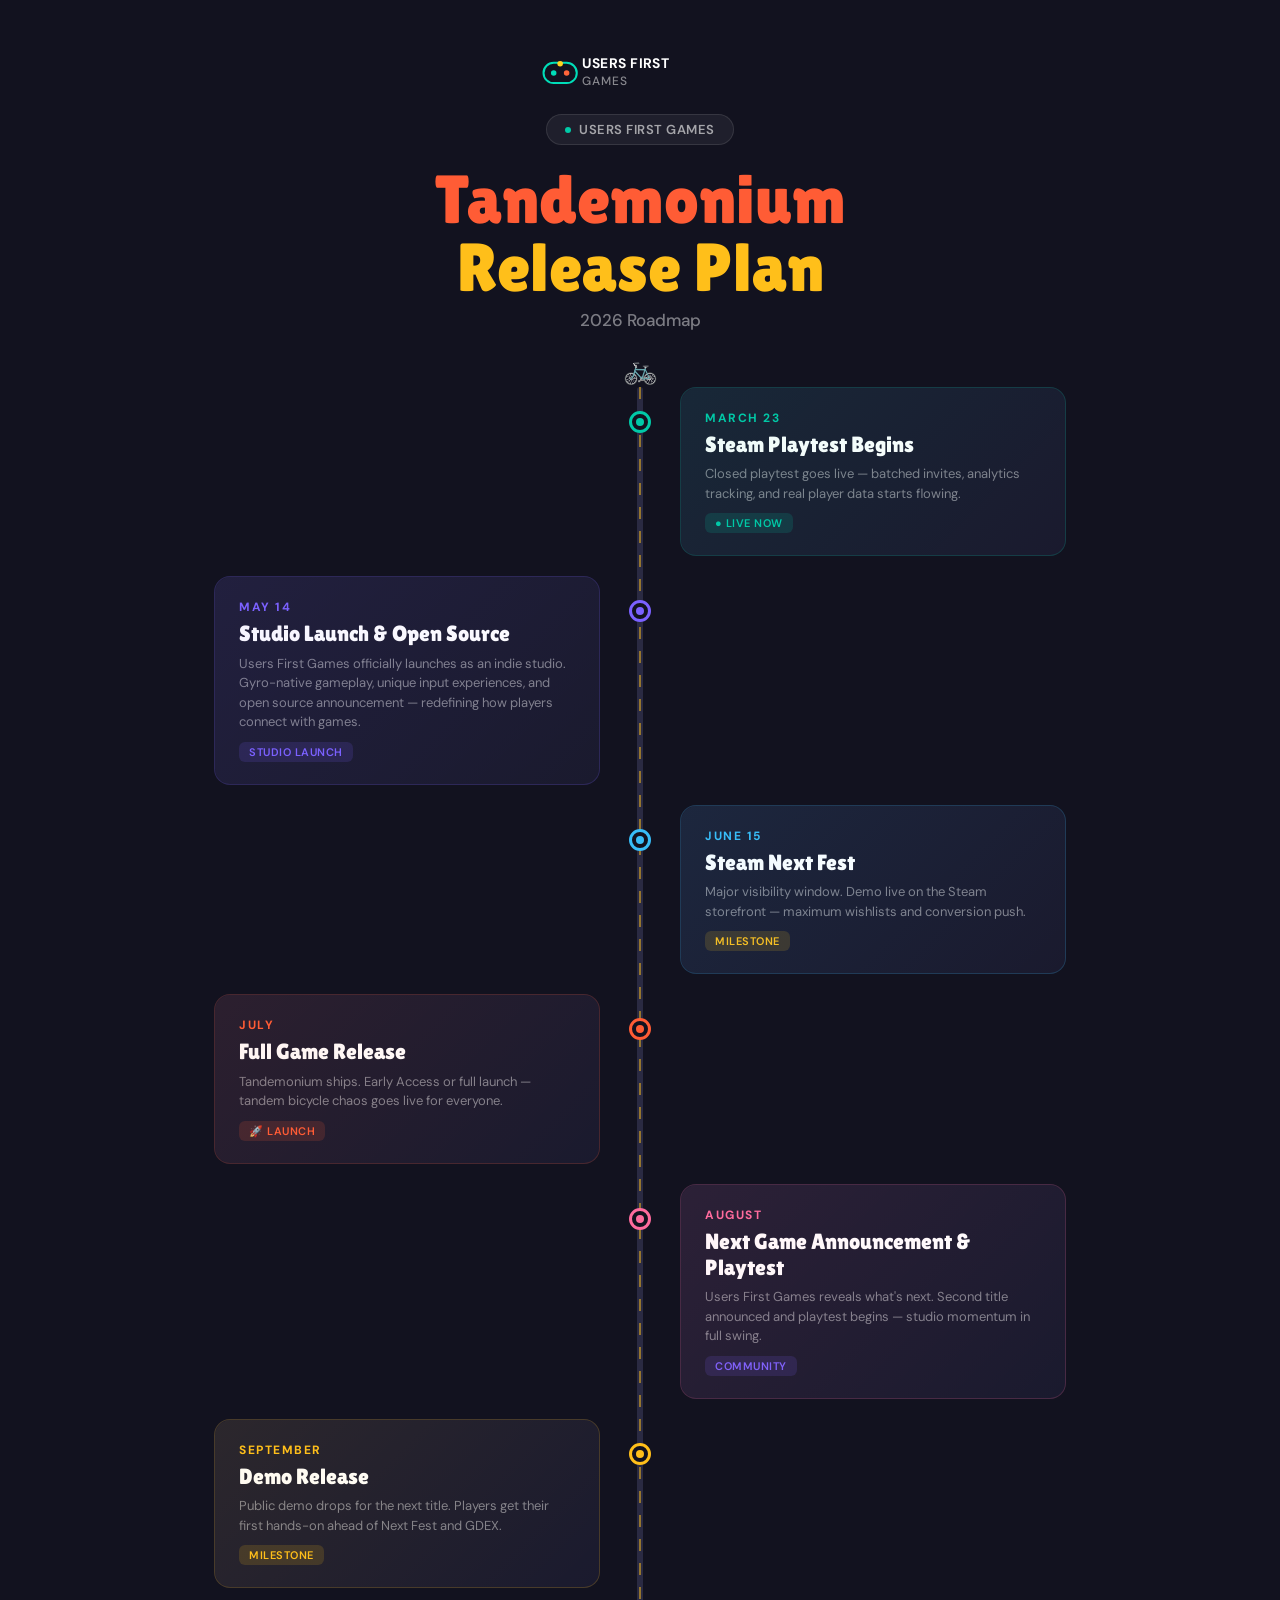
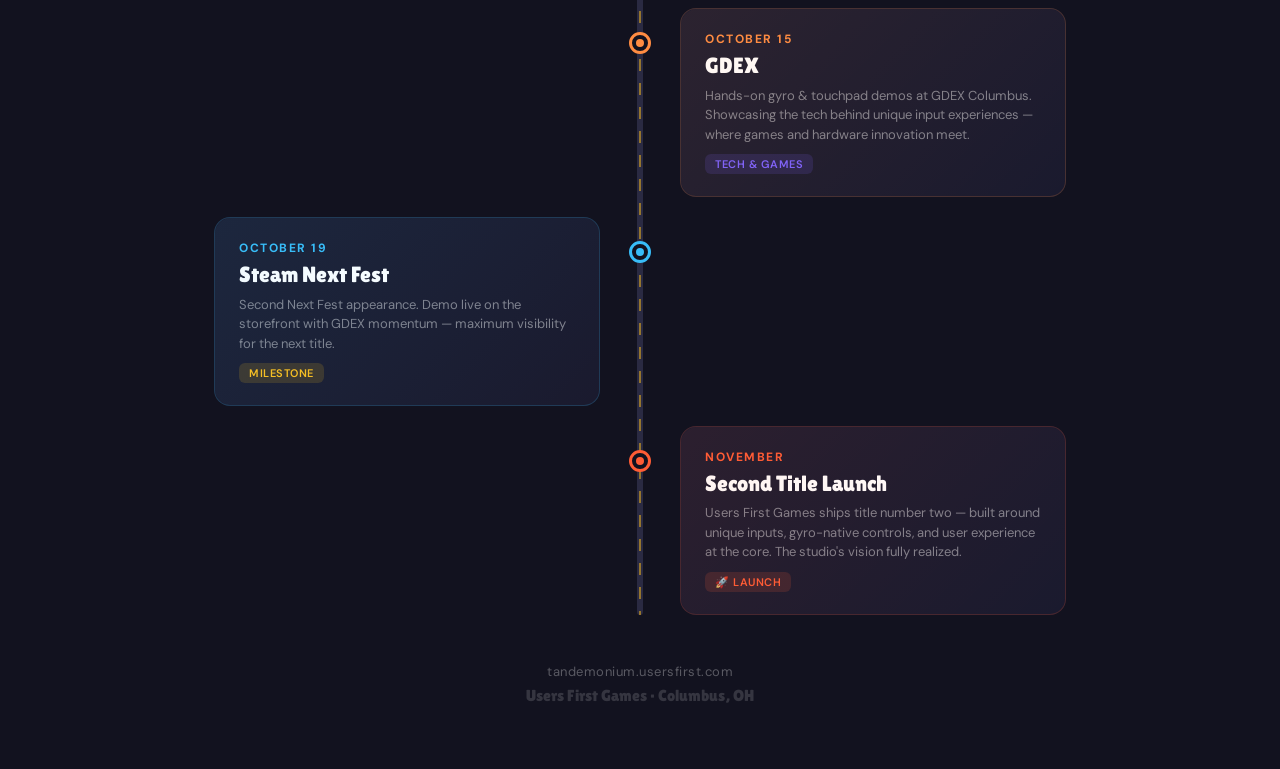
==== plan/index.html @ 08c956a5 "Add milestones plan page Co-Authored-By: Claude Opus 4.6 (1M context) <noreply@anthropic.com>" ====
<!DOCTYPE html>
<html lang="en">
<head>
<meta charset="UTF-8">
<meta name="viewport" content="width=device-width, initial-scale=1.0">
<title>Users First (Games) Plan 2026</title>
<link href="https://fonts.googleapis.com/css2?family=Lilita+One&family=DM+Sans:wght@400;500;600;700&display=swap" rel="stylesheet">
<style>
  :root {
    --flame: #FF5C35;
    --gold: #FFBF1A;
    --teal: #00C9A7;
    --purple: #7B61FF;
    --sky: #38BDF8;
    --pink: #FF6B9D;
    --dark: #1A1A2E;
    --darker: #12121F;
    --road: #2A2A42;
    --road-line: #FFBF1A;
  }

  * { margin: 0; padding: 0; box-sizing: border-box; }

  body {
    background: var(--darker);
    font-family: 'DM Sans', sans-serif;
    color: #E8E8F0;
    min-height: 100vh;
    overflow-x: hidden;
  }

  .container {
    max-width: 900px;
    margin: 0 auto;
    padding: 48px 24px 64px;
  }

  /* HEADER */
  .header {
    text-align: center;
    margin-bottom: 56px;
    position: relative;
  }

  .studio-logo {
    display: block;
    margin: 0 auto 18px;
    height: 48px;
    animation: fadeDown 0.5s ease both;
    filter: brightness(1.1);
  }

  .studio-badge {
    display: inline-flex;
    align-items: center;
    gap: 8px;
    background: rgba(255,255,255,0.06);
    border: 1px solid rgba(255,255,255,0.1);
    border-radius: 100px;
    padding: 6px 18px;
    font-size: 13px;
    font-weight: 600;
    letter-spacing: 0.5px;
    text-transform: uppercase;
    color: rgba(255,255,255,0.6);
    margin-bottom: 20px;
    animation: fadeDown 0.6s ease both;
  }

  .studio-badge .dot {
    width: 6px; height: 6px;
    background: var(--teal);
    border-radius: 50%;
    animation: pulse 2s ease infinite;
  }

  .title {
    font-family: 'Lilita One', cursive;
    font-size: clamp(42px, 7vw, 68px);
    line-height: 1;
    margin-bottom: 8px;
    animation: fadeDown 0.6s 0.1s ease both;
  }

  .title .t1 { color: var(--flame); }
  .title .t2 { color: var(--gold); }

  .subtitle {
    font-size: 17px;
    color: rgba(255,255,255,0.45);
    font-weight: 500;
    animation: fadeDown 0.6s 0.2s ease both;
  }

  /* ROAD TIMELINE */
  .timeline {
    position: relative;
    padding: 0;
  }

  .road {
    position: absolute;
    left: 50%;
    top: 0;
    bottom: 0;
    width: 6px;
    background: var(--road);
    transform: translateX(-50%);
    border-radius: 3px;
  }

  .road::before {
    content: '';
    position: absolute;
    left: 50%;
    top: 0;
    bottom: 0;
    width: 2px;
    background: repeating-linear-gradient(
      to bottom,
      var(--road-line) 0px,
      var(--road-line) 12px,
      transparent 12px,
      transparent 24px
    );
    transform: translateX(-50%);
    opacity: 0.5;
  }

  /* MILESTONE NODES */
  .milestone {
    position: relative;
    display: flex;
    align-items: flex-start;
    margin-bottom: 20px;
    opacity: 0;
    animation: fadeIn 0.5s ease both;
  }

  .milestone:nth-child(1) { animation-delay: 0.3s; }
  .milestone:nth-child(2) { animation-delay: 0.45s; }
  .milestone:nth-child(3) { animation-delay: 0.6s; }
  .milestone:nth-child(4) { animation-delay: 0.75s; }
  .milestone:nth-child(5) { animation-delay: 0.9s; }
  .milestone:nth-child(6) { animation-delay: 1.05s; }
  .milestone:nth-child(7) { animation-delay: 1.2s; }
  .milestone:nth-child(8) { animation-delay: 1.35s; }
  .milestone:nth-child(9) { animation-delay: 1.5s; }

  .milestone.left { flex-direction: row-reverse; }
  .milestone.right { flex-direction: row; }

  .milestone .card {
    width: calc(50% - 40px);
    background: var(--dark);
    border-radius: 16px;
    padding: 22px 24px;
    position: relative;
    border: 1px solid rgba(255,255,255,0.07);
    transition: transform 0.3s ease, box-shadow 0.3s ease;
  }

  .milestone .card:hover {
    transform: translateY(-3px);
    box-shadow: 0 12px 40px rgba(0,0,0,0.4);
  }

  .milestone.left .card { margin-right: auto; }
  .milestone.right .card { margin-left: auto; }

  /* NODE DOT */
  .node {
    position: absolute;
    left: 50%;
    transform: translateX(-50%);
    width: 22px;
    height: 22px;
    border-radius: 50%;
    z-index: 2;
    display: flex;
    align-items: center;
    justify-content: center;
    top: 24px;
  }

  .node .ring {
    width: 22px; height: 22px;
    border-radius: 50%;
    border: 3px solid;
    background: var(--darker);
    position: relative;
  }

  .node .inner {
    width: 8px; height: 8px;
    border-radius: 50%;
    position: absolute;
    top: 50%; left: 50%;
    transform: translate(-50%,-50%);
  }

  /* COLOR THEMES */
  .milestone[data-color="flame"] .ring { border-color: var(--flame); }
  .milestone[data-color="flame"] .inner { background: var(--flame); }
  .milestone[data-color="flame"] .card { border-color: rgba(255,92,53,0.2); }
  .milestone[data-color="flame"] .card::before { background: linear-gradient(135deg, rgba(255,92,53,0.08), transparent); }
  .milestone[data-color="flame"] .month { color: var(--flame); }

  .milestone[data-color="gold"] .ring { border-color: var(--gold); }
  .milestone[data-color="gold"] .inner { background: var(--gold); }
  .milestone[data-color="gold"] .card { border-color: rgba(255,191,26,0.2); }
  .milestone[data-color="gold"] .card::before { background: linear-gradient(135deg, rgba(255,191,26,0.08), transparent); }
  .milestone[data-color="gold"] .month { color: var(--gold); }

  .milestone[data-color="teal"] .ring { border-color: var(--teal); }
  .milestone[data-color="teal"] .inner { background: var(--teal); }
  .milestone[data-color="teal"] .card { border-color: rgba(0,201,167,0.2); }
  .milestone[data-color="teal"] .card::before { background: linear-gradient(135deg, rgba(0,201,167,0.08), transparent); }
  .milestone[data-color="teal"] .month { color: var(--teal); }

  .milestone[data-color="purple"] .ring { border-color: var(--purple); }
  .milestone[data-color="purple"] .inner { background: var(--purple); }
  .milestone[data-color="purple"] .card { border-color: rgba(123,97,255,0.2); }
  .milestone[data-color="purple"] .card::before { background: linear-gradient(135deg, rgba(123,97,255,0.08), transparent); }
  .milestone[data-color="purple"] .month { color: var(--purple); }

  .milestone[data-color="sky"] .ring { border-color: var(--sky); }
  .milestone[data-color="sky"] .inner { background: var(--sky); }
  .milestone[data-color="sky"] .card { border-color: rgba(56,189,248,0.2); }
  .milestone[data-color="sky"] .card::before { background: linear-gradient(135deg, rgba(56,189,248,0.08), transparent); }
  .milestone[data-color="sky"] .month { color: var(--sky); }

  .milestone[data-color="pink"] .ring { border-color: var(--pink); }
  .milestone[data-color="pink"] .inner { background: var(--pink); }
  .milestone[data-color="pink"] .card { border-color: rgba(255,107,157,0.2); }
  .milestone[data-color="pink"] .card::before { background: linear-gradient(135deg, rgba(255,107,157,0.08), transparent); }
  .milestone[data-color="pink"] .month { color: var(--pink); }

  .milestone[data-color="flame2"] .ring { border-color: #FF8C42; }
  .milestone[data-color="flame2"] .inner { background: #FF8C42; }
  .milestone[data-color="flame2"] .card { border-color: rgba(255,140,66,0.2); }
  .milestone[data-color="flame2"] .card::before { background: linear-gradient(135deg, rgba(255,140,66,0.08), transparent); }
  .milestone[data-color="flame2"] .month { color: #FF8C42; }

  .card::before {
    content: '';
    position: absolute;
    inset: 0;
    border-radius: 16px;
    pointer-events: none;
  }

  /* CARD CONTENT */
  .month {
    font-size: 12px;
    font-weight: 700;
    text-transform: uppercase;
    letter-spacing: 1.5px;
    margin-bottom: 6px;
  }

  .event-name {
    font-family: 'Lilita One', cursive;
    font-size: 22px;
    line-height: 1.2;
    margin-bottom: 6px;
    color: #fff;
  }

  .event-desc {
    font-size: 13px;
    color: rgba(255,255,255,0.45);
    line-height: 1.5;
  }

  .tag {
    display: inline-block;
    padding: 3px 10px;
    border-radius: 6px;
    font-size: 11px;
    font-weight: 600;
    text-transform: uppercase;
    letter-spacing: 0.5px;
    margin-top: 10px;
  }

  .tag.live {
    background: rgba(0,201,167,0.15);
    color: var(--teal);
    animation: pulse 2s ease infinite;
  }

  .tag.major {
    background: rgba(255,191,26,0.15);
    color: var(--gold);
  }

  .tag.community {
    background: rgba(123,97,255,0.15);
    color: var(--purple);
  }

  .tag.launch {
    background: rgba(255,92,53,0.15);
    color: var(--flame);
  }

  /* BICYCLE ICON AT TOP */
  .bike-icon {
    position: absolute;
    left: 50%;
    top: -36px;
    transform: translateX(-50%);
    font-size: 28px;
    z-index: 3;
    animation: ride 3s ease-in-out infinite;
  }

  /* FOOTER */
  .footer {
    text-align: center;
    margin-top: 48px;
    opacity: 0;
    animation: fadeIn 0.5s 1.5s ease both;
  }

  .footer-text {
    font-size: 13px;
    color: rgba(255,255,255,0.3);
    letter-spacing: 0.5px;
  }

  .footer-brand {
    font-family: 'Lilita One', cursive;
    font-size: 16px;
    color: rgba(255,255,255,0.15);
    margin-top: 6px;
  }

  /* ANIMATIONS */
  @keyframes fadeDown {
    from { opacity: 0; transform: translateY(-16px); }
    to { opacity: 1; transform: translateY(0); }
  }

  @keyframes fadeIn {
    from { opacity: 0; transform: translateY(12px); }
    to { opacity: 1; transform: translateY(0); }
  }

  @keyframes pulse {
    0%, 100% { opacity: 1; }
    50% { opacity: 0.5; }
  }

  @keyframes ride {
    0%, 100% { transform: translateX(-50%) translateY(0) rotate(0deg); }
    25% { transform: translateX(-50%) translateY(-3px) rotate(2deg); }
    75% { transform: translateX(-50%) translateY(-3px) rotate(-2deg); }
  }

  /* MOBILE */
  @media (max-width: 640px) {
    .road { left: 24px; }
    .node { left: 24px; top: 22px; }
    .milestone, .milestone.left, .milestone.right { flex-direction: row; }
    .milestone .card,
    .milestone.left .card,
    .milestone.right .card {
      width: calc(100% - 56px);
      margin-left: auto;
      margin-right: 0;
    }
    .bike-icon { left: 24px; }
    .event-name { font-size: 19px; }
  }
</style>
</head>
<body>

<div class="container">
  <div class="header">
    <svg class="studio-logo" viewBox="0 0 220 52" xmlns="http://www.w3.org/2000/svg">
      <!-- Controller/gamepad icon -->
      <g transform="translate(4,6)">
        <rect x="2" y="10" width="36" height="22" rx="11" fill="none" stroke="#00C9A7" stroke-width="2.2"/>
        <circle cx="13" cy="21" r="3" fill="#00C9A7"/>
        <circle cx="27" cy="21" r="3" fill="#FF5C35"/>
        <rect x="17" y="8" width="6" height="6" rx="3" fill="#FFBF1A"/>
      </g>
      <!-- Text -->
      <text x="48" y="22" font-family="'DM Sans',sans-serif" font-weight="700" font-size="15" fill="#FFFFFF" letter-spacing="0.5">USERS FIRST</text>
      <text x="48" y="40" font-family="'DM Sans',sans-serif" font-weight="500" font-size="13" fill="rgba(255,255,255,0.5)" letter-spacing="1">GAMES</text>
    </svg>
    <div class="studio-badge">
      <span class="dot"></span>
      Users First Games
    </div>
    <div class="title">
      <span class="t1">Tandemonium</span><br>
      <span class="t2">Release Plan</span>
    </div>
    <div class="subtitle">2026 Roadmap</div>
  </div>

  <div class="timeline">
    <div class="road"></div>
    <div class="bike-icon">🚲</div>

    <!-- MARCH 23 -->
    <div class="milestone right" data-color="teal">
      <div class="node"><div class="ring"><div class="inner"></div></div></div>
      <div class="card">
        <div class="month">March 23</div>
        <div class="event-name">Steam Playtest Begins</div>
        <div class="event-desc">Closed playtest goes live — batched invites, analytics tracking, and real player data starts flowing.</div>
        <span class="tag live">● Live Now</span>
      </div>
    </div>

    <!-- MAY 14 -->
    <div class="milestone left" data-color="purple">
      <div class="node"><div class="ring"><div class="inner"></div></div></div>
      <div class="card">
        <div class="month">May 14</div>
        <div class="event-name">Studio Launch &amp; Open Source</div>
        <div class="event-desc">Users First Games officially launches as an indie studio. Gyro-native gameplay, unique input experiences, and open source announcement — redefining how players connect with games.</div>
        <span class="tag community">Studio Launch</span>
      </div>
    </div>

    <!-- JUNE 15 -->
    <div class="milestone right" data-color="sky">
      <div class="node"><div class="ring"><div class="inner"></div></div></div>
      <div class="card">
        <div class="month">June 15</div>
        <div class="event-name">Steam Next Fest</div>
        <div class="event-desc">Major visibility window. Demo live on the Steam storefront — maximum wishlists and conversion push.</div>
        <span class="tag major">Milestone</span>
      </div>
    </div>

    <!-- JULY -->
    <div class="milestone left" data-color="flame">
      <div class="node"><div class="ring"><div class="inner"></div></div></div>
      <div class="card">
        <div class="month">July</div>
        <div class="event-name">Full Game Release</div>
        <div class="event-desc">Tandemonium ships. Early Access or full launch — tandem bicycle chaos goes live for everyone.</div>
        <span class="tag launch">🚀 Launch</span>
      </div>
    </div>

    <!-- AUGUST -->
    <div class="milestone right" data-color="pink">
      <div class="node"><div class="ring"><div class="inner"></div></div></div>
      <div class="card">
        <div class="month">August</div>
        <div class="event-name">Next Game Announcement &amp; Playtest</div>
        <div class="event-desc">Users First Games reveals what's next. Second title announced and playtest begins — studio momentum in full swing.</div>
        <span class="tag community">Community</span>
      </div>
    </div>

    <!-- SEPTEMBER -->
    <div class="milestone left" data-color="gold">
      <div class="node"><div class="ring"><div class="inner"></div></div></div>
      <div class="card">
        <div class="month">September</div>
        <div class="event-name">Demo Release</div>
        <div class="event-desc">Public demo drops for the next title. Players get their first hands-on ahead of Next Fest and GDEX.</div>
        <span class="tag major">Milestone</span>
      </div>
    </div>

    <!-- OCTOBER 15 -->
    <div class="milestone right" data-color="flame2">
      <div class="node"><div class="ring"><div class="inner"></div></div></div>
      <div class="card">
        <div class="month">October 15</div>
        <div class="event-name">GDEX</div>
        <div class="event-desc">Hands-on gyro &amp; touchpad demos at GDEX Columbus. Showcasing the tech behind unique input experiences — where games and hardware innovation meet.</div>
        <span class="tag community">Tech &amp; Games</span>
      </div>
    </div>

    <!-- OCTOBER 19 -->
    <div class="milestone left" data-color="sky">
      <div class="node"><div class="ring"><div class="inner"></div></div></div>
      <div class="card">
        <div class="month">October 19</div>
        <div class="event-name">Steam Next Fest</div>
        <div class="event-desc">Second Next Fest appearance. Demo live on the storefront with GDEX momentum — maximum visibility for the next title.</div>
        <span class="tag major">Milestone</span>
      </div>
    </div>

    <!-- NOVEMBER -->
    <div class="milestone right" data-color="flame">
      <div class="node"><div class="ring"><div class="inner"></div></div></div>
      <div class="card">
        <div class="month">November</div>
        <div class="event-name">Second Title Launch</div>
        <div class="event-desc">Users First Games ships title number two — built around unique inputs, gyro-native controls, and user experience at the core. The studio's vision fully realized.</div>
        <span class="tag launch">🚀 Launch</span>
      </div>
    </div>

  </div>

  <div class="footer">
    <div class="footer-text">tandemonium.usersfirst.com</div>
    <div class="footer-brand">Users First Games · Columbus, OH</div>
  </div>
</div>

</body>
</html>
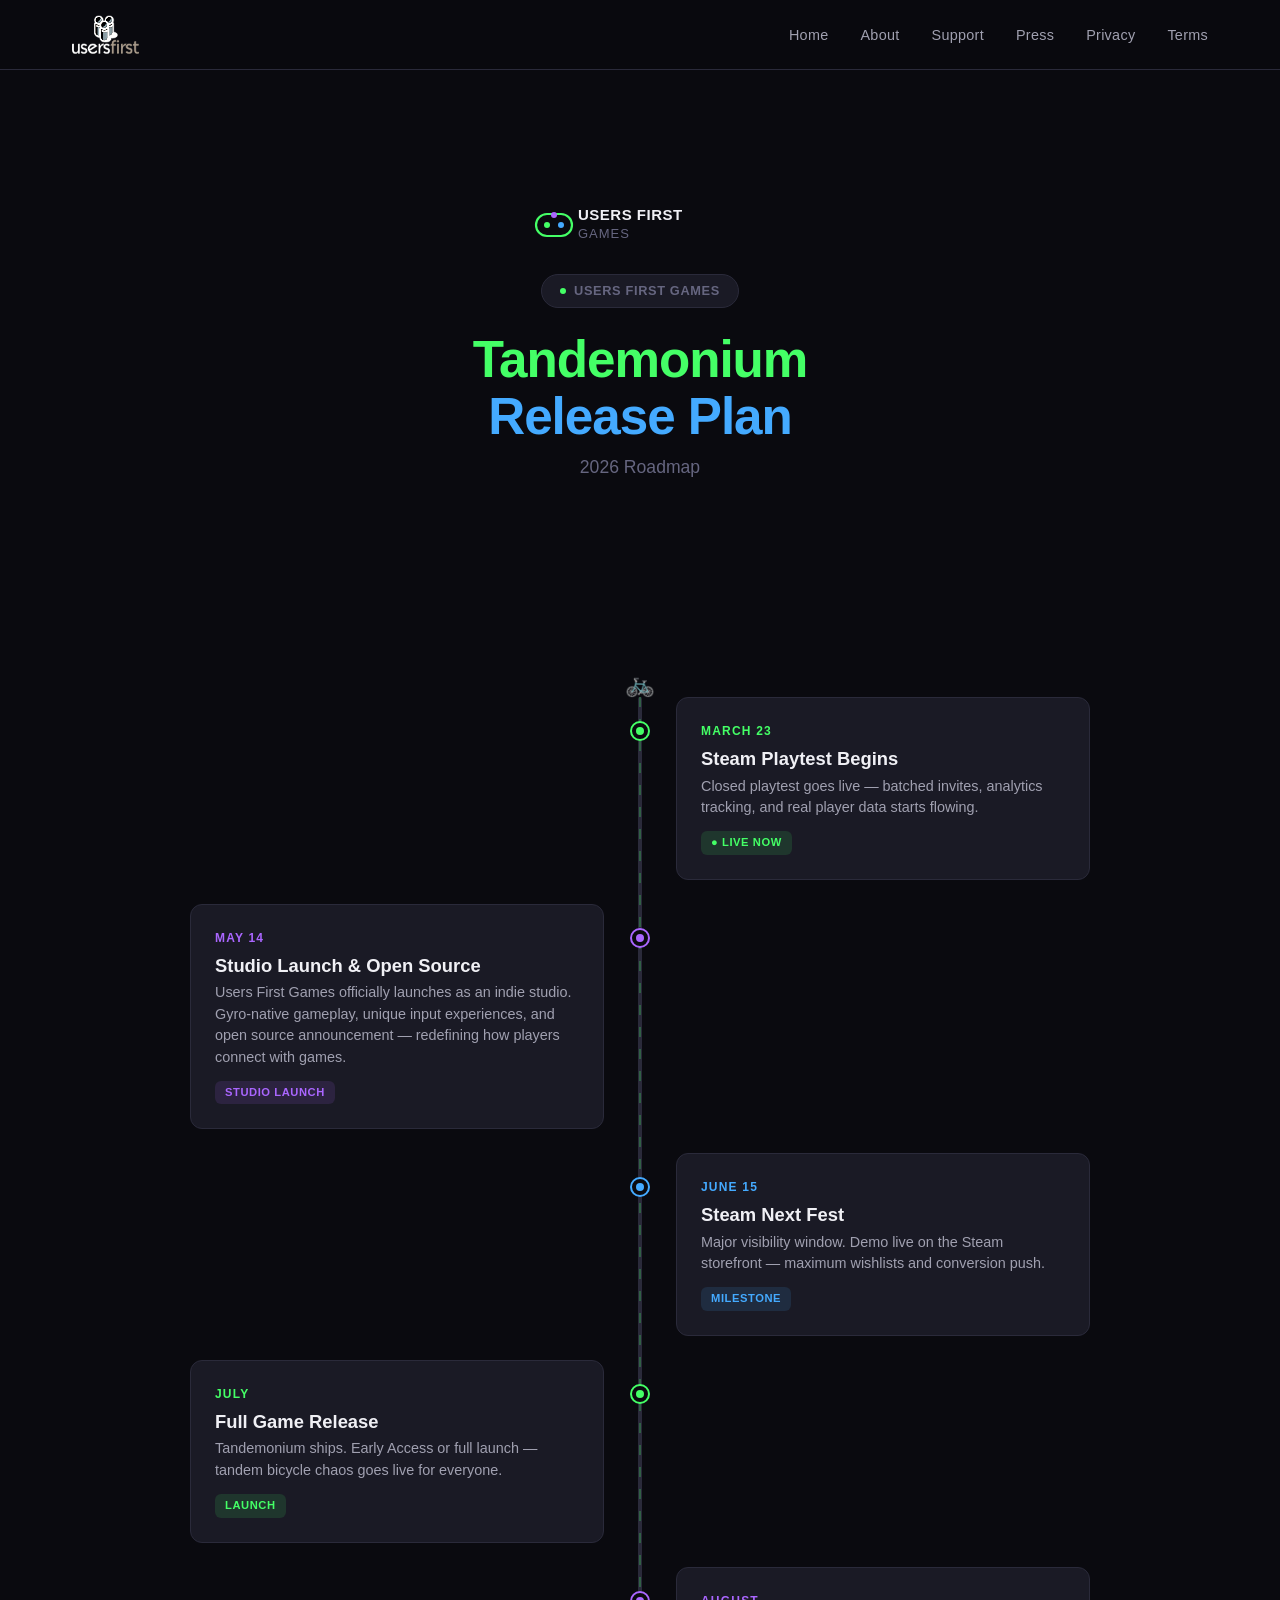
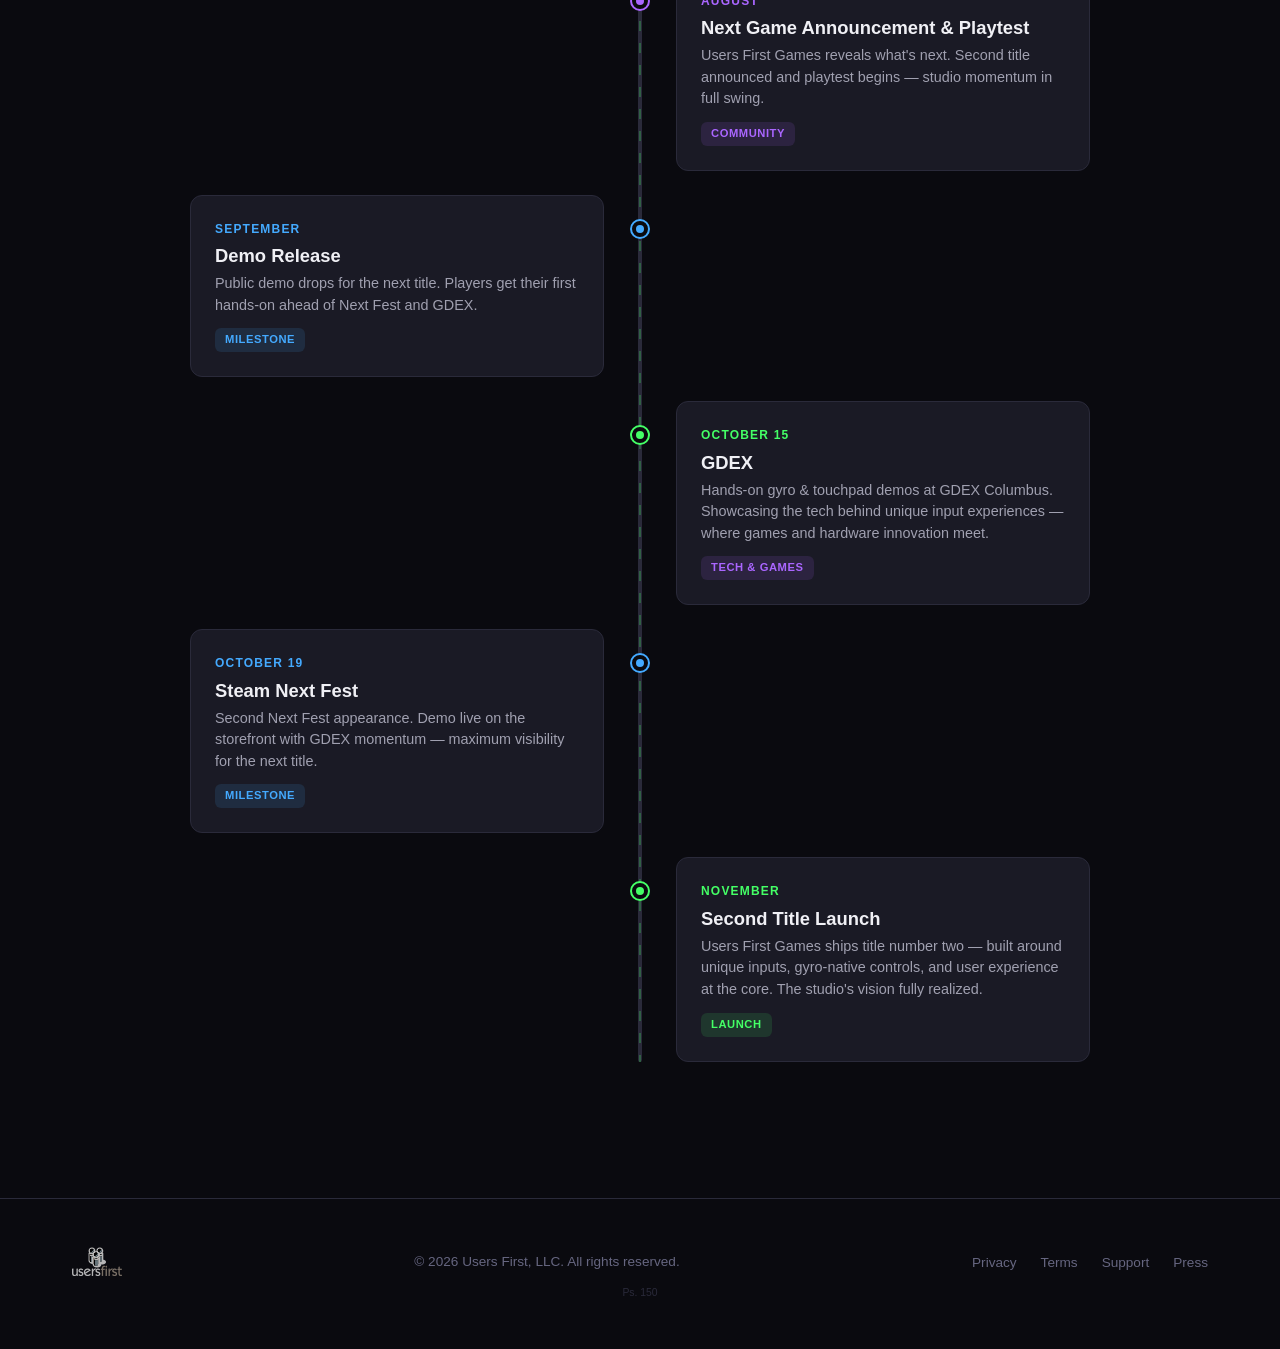
==== commit 048c5592: "Restyle roadmap page to match site design system Co-Authored-By: Claude Opus 4.6 (1M context) <norep" ====
--- a/plan/index.html
+++ b/plan/index.html
@@ -1,518 +1,453 @@
 <!DOCTYPE html>
 <html lang="en">
 <head>
-<meta charset="UTF-8">
-<meta name="viewport" content="width=device-width, initial-scale=1.0">
-<title>Users First (Games) Plan 2026</title>
-<link href="https://fonts.googleapis.com/css2?family=Lilita+One&family=DM+Sans:wght@400;500;600;700&display=swap" rel="stylesheet">
-<style>
-  :root {
-    --flame: #FF5C35;
-    --gold: #FFBF1A;
-    --teal: #00C9A7;
-    --purple: #7B61FF;
-    --sky: #38BDF8;
-    --pink: #FF6B9D;
-    --dark: #1A1A2E;
-    --darker: #12121F;
-    --road: #2A2A42;
-    --road-line: #FFBF1A;
-  }
-
-  * { margin: 0; padding: 0; box-sizing: border-box; }
-
-  body {
-    background: var(--darker);
-    font-family: 'DM Sans', sans-serif;
-    color: #E8E8F0;
-    min-height: 100vh;
-    overflow-x: hidden;
-  }
-
-  .container {
-    max-width: 900px;
-    margin: 0 auto;
-    padding: 48px 24px 64px;
-  }
-
-  /* HEADER */
-  .header {
-    text-align: center;
-    margin-bottom: 56px;
-    position: relative;
-  }
-
-  .studio-logo {
-    display: block;
-    margin: 0 auto 18px;
-    height: 48px;
-    animation: fadeDown 0.5s ease both;
-    filter: brightness(1.1);
-  }
-
-  .studio-badge {
-    display: inline-flex;
-    align-items: center;
-    gap: 8px;
-    background: rgba(255,255,255,0.06);
-    border: 1px solid rgba(255,255,255,0.1);
-    border-radius: 100px;
-    padding: 6px 18px;
-    font-size: 13px;
-    font-weight: 600;
-    letter-spacing: 0.5px;
-    text-transform: uppercase;
-    color: rgba(255,255,255,0.6);
-    margin-bottom: 20px;
-    animation: fadeDown 0.6s ease both;
-  }
-
-  .studio-badge .dot {
-    width: 6px; height: 6px;
-    background: var(--teal);
-    border-radius: 50%;
-    animation: pulse 2s ease infinite;
-  }
-
-  .title {
-    font-family: 'Lilita One', cursive;
-    font-size: clamp(42px, 7vw, 68px);
-    line-height: 1;
-    margin-bottom: 8px;
-    animation: fadeDown 0.6s 0.1s ease both;
-  }
-
-  .title .t1 { color: var(--flame); }
-  .title .t2 { color: var(--gold); }
-
-  .subtitle {
-    font-size: 17px;
-    color: rgba(255,255,255,0.45);
-    font-weight: 500;
-    animation: fadeDown 0.6s 0.2s ease both;
-  }
-
-  /* ROAD TIMELINE */
-  .timeline {
-    position: relative;
-    padding: 0;
-  }
-
-  .road {
-    position: absolute;
-    left: 50%;
-    top: 0;
-    bottom: 0;
-    width: 6px;
-    background: var(--road);
-    transform: translateX(-50%);
-    border-radius: 3px;
-  }
-
-  .road::before {
-    content: '';
-    position: absolute;
-    left: 50%;
-    top: 0;
-    bottom: 0;
-    width: 2px;
-    background: repeating-linear-gradient(
-      to bottom,
-      var(--road-line) 0px,
-      var(--road-line) 12px,
-      transparent 12px,
-      transparent 24px
-    );
-    transform: translateX(-50%);
-    opacity: 0.5;
-  }
-
-  /* MILESTONE NODES */
-  .milestone {
-    position: relative;
-    display: flex;
-    align-items: flex-start;
-    margin-bottom: 20px;
-    opacity: 0;
-    animation: fadeIn 0.5s ease both;
-  }
-
-  .milestone:nth-child(1) { animation-delay: 0.3s; }
-  .milestone:nth-child(2) { animation-delay: 0.45s; }
-  .milestone:nth-child(3) { animation-delay: 0.6s; }
-  .milestone:nth-child(4) { animation-delay: 0.75s; }
-  .milestone:nth-child(5) { animation-delay: 0.9s; }
-  .milestone:nth-child(6) { animation-delay: 1.05s; }
-  .milestone:nth-child(7) { animation-delay: 1.2s; }
-  .milestone:nth-child(8) { animation-delay: 1.35s; }
-  .milestone:nth-child(9) { animation-delay: 1.5s; }
-
-  .milestone.left { flex-direction: row-reverse; }
-  .milestone.right { flex-direction: row; }
-
-  .milestone .card {
-    width: calc(50% - 40px);
-    background: var(--dark);
-    border-radius: 16px;
-    padding: 22px 24px;
-    position: relative;
-    border: 1px solid rgba(255,255,255,0.07);
-    transition: transform 0.3s ease, box-shadow 0.3s ease;
-  }
-
-  .milestone .card:hover {
-    transform: translateY(-3px);
-    box-shadow: 0 12px 40px rgba(0,0,0,0.4);
-  }
-
-  .milestone.left .card { margin-right: auto; }
-  .milestone.right .card { margin-left: auto; }
-
-  /* NODE DOT */
-  .node {
-    position: absolute;
-    left: 50%;
-    transform: translateX(-50%);
-    width: 22px;
-    height: 22px;
-    border-radius: 50%;
-    z-index: 2;
-    display: flex;
-    align-items: center;
-    justify-content: center;
-    top: 24px;
-  }
-
-  .node .ring {
-    width: 22px; height: 22px;
-    border-radius: 50%;
-    border: 3px solid;
-    background: var(--darker);
-    position: relative;
-  }
-
-  .node .inner {
-    width: 8px; height: 8px;
-    border-radius: 50%;
-    position: absolute;
-    top: 50%; left: 50%;
-    transform: translate(-50%,-50%);
-  }
-
-  /* COLOR THEMES */
-  .milestone[data-color="flame"] .ring { border-color: var(--flame); }
-  .milestone[data-color="flame"] .inner { background: var(--flame); }
-  .milestone[data-color="flame"] .card { border-color: rgba(255,92,53,0.2); }
-  .milestone[data-color="flame"] .card::before { background: linear-gradient(135deg, rgba(255,92,53,0.08), transparent); }
-  .milestone[data-color="flame"] .month { color: var(--flame); }
-
-  .milestone[data-color="gold"] .ring { border-color: var(--gold); }
-  .milestone[data-color="gold"] .inner { background: var(--gold); }
-  .milestone[data-color="gold"] .card { border-color: rgba(255,191,26,0.2); }
-  .milestone[data-color="gold"] .card::before { background: linear-gradient(135deg, rgba(255,191,26,0.08), transparent); }
-  .milestone[data-color="gold"] .month { color: var(--gold); }
-
-  .milestone[data-color="teal"] .ring { border-color: var(--teal); }
-  .milestone[data-color="teal"] .inner { background: var(--teal); }
-  .milestone[data-color="teal"] .card { border-color: rgba(0,201,167,0.2); }
-  .milestone[data-color="teal"] .card::before { background: linear-gradient(135deg, rgba(0,201,167,0.08), transparent); }
-  .milestone[data-color="teal"] .month { color: var(--teal); }
-
-  .milestone[data-color="purple"] .ring { border-color: var(--purple); }
-  .milestone[data-color="purple"] .inner { background: var(--purple); }
-  .milestone[data-color="purple"] .card { border-color: rgba(123,97,255,0.2); }
-  .milestone[data-color="purple"] .card::before { background: linear-gradient(135deg, rgba(123,97,255,0.08), transparent); }
-  .milestone[data-color="purple"] .month { color: var(--purple); }
-
-  .milestone[data-color="sky"] .ring { border-color: var(--sky); }
-  .milestone[data-color="sky"] .inner { background: var(--sky); }
-  .milestone[data-color="sky"] .card { border-color: rgba(56,189,248,0.2); }
-  .milestone[data-color="sky"] .card::before { background: linear-gradient(135deg, rgba(56,189,248,0.08), transparent); }
-  .milestone[data-color="sky"] .month { color: var(--sky); }
-
-  .milestone[data-color="pink"] .ring { border-color: var(--pink); }
-  .milestone[data-color="pink"] .inner { background: var(--pink); }
-  .milestone[data-color="pink"] .card { border-color: rgba(255,107,157,0.2); }
-  .milestone[data-color="pink"] .card::before { background: linear-gradient(135deg, rgba(255,107,157,0.08), transparent); }
-  .milestone[data-color="pink"] .month { color: var(--pink); }
-
-  .milestone[data-color="flame2"] .ring { border-color: #FF8C42; }
-  .milestone[data-color="flame2"] .inner { background: #FF8C42; }
-  .milestone[data-color="flame2"] .card { border-color: rgba(255,140,66,0.2); }
-  .milestone[data-color="flame2"] .card::before { background: linear-gradient(135deg, rgba(255,140,66,0.08), transparent); }
-  .milestone[data-color="flame2"] .month { color: #FF8C42; }
-
-  .card::before {
-    content: '';
-    position: absolute;
-    inset: 0;
-    border-radius: 16px;
-    pointer-events: none;
-  }
-
-  /* CARD CONTENT */
-  .month {
-    font-size: 12px;
-    font-weight: 700;
-    text-transform: uppercase;
-    letter-spacing: 1.5px;
-    margin-bottom: 6px;
-  }
-
-  .event-name {
-    font-family: 'Lilita One', cursive;
-    font-size: 22px;
-    line-height: 1.2;
-    margin-bottom: 6px;
-    color: #fff;
-  }
-
-  .event-desc {
-    font-size: 13px;
-    color: rgba(255,255,255,0.45);
-    line-height: 1.5;
-  }
-
-  .tag {
-    display: inline-block;
-    padding: 3px 10px;
-    border-radius: 6px;
-    font-size: 11px;
-    font-weight: 600;
-    text-transform: uppercase;
-    letter-spacing: 0.5px;
-    margin-top: 10px;
-  }
-
-  .tag.live {
-    background: rgba(0,201,167,0.15);
-    color: var(--teal);
-    animation: pulse 2s ease infinite;
-  }
-
-  .tag.major {
-    background: rgba(255,191,26,0.15);
-    color: var(--gold);
-  }
-
-  .tag.community {
-    background: rgba(123,97,255,0.15);
-    color: var(--purple);
-  }
-
-  .tag.launch {
-    background: rgba(255,92,53,0.15);
-    color: var(--flame);
-  }
-
-  /* BICYCLE ICON AT TOP */
-  .bike-icon {
-    position: absolute;
-    left: 50%;
-    top: -36px;
-    transform: translateX(-50%);
-    font-size: 28px;
-    z-index: 3;
-    animation: ride 3s ease-in-out infinite;
-  }
-
-  /* FOOTER */
-  .footer {
-    text-align: center;
-    margin-top: 48px;
-    opacity: 0;
-    animation: fadeIn 0.5s 1.5s ease both;
-  }
-
-  .footer-text {
-    font-size: 13px;
-    color: rgba(255,255,255,0.3);
-    letter-spacing: 0.5px;
-  }
-
-  .footer-brand {
-    font-family: 'Lilita One', cursive;
-    font-size: 16px;
-    color: rgba(255,255,255,0.15);
-    margin-top: 6px;
-  }
-
-  /* ANIMATIONS */
-  @keyframes fadeDown {
-    from { opacity: 0; transform: translateY(-16px); }
-    to { opacity: 1; transform: translateY(0); }
-  }
-
-  @keyframes fadeIn {
-    from { opacity: 0; transform: translateY(12px); }
-    to { opacity: 1; transform: translateY(0); }
-  }
-
-  @keyframes pulse {
-    0%, 100% { opacity: 1; }
-    50% { opacity: 0.5; }
-  }
-
-  @keyframes ride {
-    0%, 100% { transform: translateX(-50%) translateY(0) rotate(0deg); }
-    25% { transform: translateX(-50%) translateY(-3px) rotate(2deg); }
-    75% { transform: translateX(-50%) translateY(-3px) rotate(-2deg); }
-  }
-
-  /* MOBILE */
-  @media (max-width: 640px) {
-    .road { left: 24px; }
-    .node { left: 24px; top: 22px; }
-    .milestone, .milestone.left, .milestone.right { flex-direction: row; }
-    .milestone .card,
-    .milestone.left .card,
-    .milestone.right .card {
-      width: calc(100% - 56px);
-      margin-left: auto;
-      margin-right: 0;
-    }
-    .bike-icon { left: 24px; }
-    .event-name { font-size: 19px; }
-  }
-</style>
+  <meta charset="UTF-8">
+  <meta name="viewport" content="width=device-width, initial-scale=1.0">
+  <title>2026 Roadmap — Users First Games</title>
+  <meta name="description" content="Tandemonium 2026 release roadmap and milestones for Users First Games.">
+  <link rel="icon" type="image/png" href="../images/logos/usersfirst-logo_50x50.png">
+  <link rel="stylesheet" href="../css/style.css">
+  <style>
+    /* ===== Roadmap Page Styles ===== */
+    .roadmap-header {
+      text-align: center;
+      margin-bottom: 3.5rem;
+    }
+
+    .roadmap-logo {
+      display: block;
+      margin: 0 auto 1.5rem;
+      height: 52px;
+    }
+
+    .roadmap-badge {
+      display: inline-flex;
+      align-items: center;
+      gap: 8px;
+      background: var(--bg-card);
+      border: 1px solid var(--border-color);
+      border-radius: 100px;
+      padding: 6px 18px;
+      font-size: 0.8rem;
+      font-weight: 600;
+      letter-spacing: 0.05em;
+      text-transform: uppercase;
+      color: var(--text-muted);
+      margin-bottom: 1.5rem;
+    }
+
+    .roadmap-badge .dot {
+      width: 6px;
+      height: 6px;
+      background: var(--accent-green);
+      border-radius: 50%;
+      animation: pulse 2s ease infinite;
+    }
+
+    .roadmap-header h1 {
+      font-size: clamp(2.2rem, 5vw, 3.2rem);
+      font-weight: 700;
+      letter-spacing: -0.02em;
+      line-height: 1.1;
+      margin-bottom: 0.5rem;
+    }
+
+    .roadmap-header h1 .accent-green { color: var(--accent-green); }
+    .roadmap-header h1 .accent-blue { color: var(--accent-blue); }
+
+    .roadmap-header .subtitle {
+      font-size: 1.1rem;
+      color: var(--text-muted);
+      font-weight: 400;
+    }
+
+    /* ===== Timeline ===== */
+    .timeline {
+      position: relative;
+      max-width: 900px;
+      margin: 0 auto;
+      padding: 0;
+    }
+
+    .road {
+      position: absolute;
+      left: 50%;
+      top: 0;
+      bottom: 0;
+      width: 4px;
+      background: var(--border-color);
+      transform: translateX(-50%);
+      border-radius: 2px;
+    }
+
+    .road::before {
+      content: '';
+      position: absolute;
+      left: 50%;
+      top: 0;
+      bottom: 0;
+      width: 2px;
+      background: repeating-linear-gradient(
+        to bottom,
+        var(--accent-green) 0px,
+        var(--accent-green) 10px,
+        transparent 10px,
+        transparent 22px
+      );
+      transform: translateX(-50%);
+      opacity: 0.25;
+    }
+
+    .bike-icon {
+      position: absolute;
+      left: 50%;
+      top: -32px;
+      transform: translateX(-50%);
+      font-size: 24px;
+      z-index: 3;
+      animation: ride 3s ease-in-out infinite;
+    }
+
+    /* ===== Milestone Nodes ===== */
+    .milestone {
+      position: relative;
+      display: flex;
+      align-items: flex-start;
+      margin-bottom: 1.5rem;
+    }
+
+    .milestone.left { flex-direction: row-reverse; }
+    .milestone.right { flex-direction: row; }
+
+    .milestone .card {
+      width: calc(50% - 36px);
+      background: var(--bg-card);
+      border-radius: 12px;
+      padding: 1.5rem;
+      position: relative;
+      border: 1px solid var(--border-color);
+      transition: transform 0.3s ease, box-shadow 0.3s ease, border-color 0.3s ease;
+    }
+
+    .milestone .card:hover {
+      transform: translateY(-3px);
+      box-shadow: 0 8px 30px rgba(0, 0, 0, 0.3);
+    }
+
+    .milestone.left .card { margin-right: auto; }
+    .milestone.right .card { margin-left: auto; }
+
+    .node {
+      position: absolute;
+      left: 50%;
+      transform: translateX(-50%);
+      width: 20px;
+      height: 20px;
+      border-radius: 50%;
+      z-index: 2;
+      display: flex;
+      align-items: center;
+      justify-content: center;
+      top: 1.5rem;
+    }
+
+    .node .ring {
+      width: 20px;
+      height: 20px;
+      border-radius: 50%;
+      border: 2.5px solid;
+      background: var(--bg-primary);
+      position: relative;
+    }
+
+    .node .inner {
+      width: 8px;
+      height: 8px;
+      border-radius: 50%;
+      position: absolute;
+      top: 50%;
+      left: 50%;
+      transform: translate(-50%, -50%);
+    }
+
+    /* ===== Color Themes (site palette) ===== */
+    .milestone[data-color="green"] .ring { border-color: var(--accent-green); }
+    .milestone[data-color="green"] .inner { background: var(--accent-green); }
+    .milestone[data-color="green"] .card:hover { border-color: rgba(68, 255, 102, 0.3); }
+    .milestone[data-color="green"] .month { color: var(--accent-green); }
+
+    .milestone[data-color="blue"] .ring { border-color: var(--accent-blue); }
+    .milestone[data-color="blue"] .inner { background: var(--accent-blue); }
+    .milestone[data-color="blue"] .card:hover { border-color: rgba(68, 170, 255, 0.3); }
+    .milestone[data-color="blue"] .month { color: var(--accent-blue); }
+
+    .milestone[data-color="magenta"] .ring { border-color: var(--accent-magenta); }
+    .milestone[data-color="magenta"] .inner { background: var(--accent-magenta); }
+    .milestone[data-color="magenta"] .card:hover { border-color: rgba(170, 102, 255, 0.3); }
+    .milestone[data-color="magenta"] .month { color: var(--accent-magenta); }
+
+    /* ===== Card Content ===== */
+    .month {
+      font-size: 0.75rem;
+      font-weight: 700;
+      text-transform: uppercase;
+      letter-spacing: 0.1em;
+      margin-bottom: 0.35rem;
+    }
+
+    .event-name {
+      font-size: 1.15rem;
+      font-weight: 700;
+      line-height: 1.25;
+      margin-bottom: 0.35rem;
+      color: var(--text-primary);
+    }
+
+    .event-desc {
+      font-size: 0.9rem;
+      color: var(--text-secondary);
+      line-height: 1.5;
+    }
+
+    .tag {
+      display: inline-block;
+      padding: 3px 10px;
+      border-radius: 6px;
+      font-size: 0.7rem;
+      font-weight: 600;
+      text-transform: uppercase;
+      letter-spacing: 0.05em;
+      margin-top: 0.75rem;
+    }
+
+    .tag.live {
+      background: rgba(68, 255, 102, 0.12);
+      color: var(--accent-green);
+      animation: pulse 2s ease infinite;
+    }
+
+    .tag.milestone-tag {
+      background: rgba(68, 170, 255, 0.12);
+      color: var(--accent-blue);
+    }
+
+    .tag.community {
+      background: rgba(170, 102, 255, 0.12);
+      color: var(--accent-magenta);
+    }
+
+    .tag.launch {
+      background: rgba(68, 255, 102, 0.12);
+      color: var(--accent-green);
+    }
+
+    /* ===== Animations ===== */
+    @keyframes pulse {
+      0%, 100% { opacity: 1; }
+      50% { opacity: 0.5; }
+    }
+
+    @keyframes ride {
+      0%, 100% { transform: translateX(-50%) translateY(0) rotate(0deg); }
+      25% { transform: translateX(-50%) translateY(-3px) rotate(2deg); }
+      75% { transform: translateX(-50%) translateY(-3px) rotate(-2deg); }
+    }
+
+    /* ===== Mobile ===== */
+    @media (max-width: 768px) {
+      .road { left: 20px; }
+      .node { left: 20px; top: 1.25rem; }
+      .bike-icon { left: 20px; }
+      .milestone,
+      .milestone.left,
+      .milestone.right { flex-direction: row; }
+      .milestone .card,
+      .milestone.left .card,
+      .milestone.right .card {
+        width: calc(100% - 48px);
+        margin-left: auto;
+        margin-right: 0;
+      }
+      .event-name { font-size: 1.05rem; }
+    }
+  </style>
 </head>
 <body>
 
-<div class="container">
-  <div class="header">
-    <svg class="studio-logo" viewBox="0 0 220 52" xmlns="http://www.w3.org/2000/svg">
-      <!-- Controller/gamepad icon -->
-      <g transform="translate(4,6)">
-        <rect x="2" y="10" width="36" height="22" rx="11" fill="none" stroke="#00C9A7" stroke-width="2.2"/>
-        <circle cx="13" cy="21" r="3" fill="#00C9A7"/>
-        <circle cx="27" cy="21" r="3" fill="#FF5C35"/>
-        <rect x="17" y="8" width="6" height="6" rx="3" fill="#FFBF1A"/>
-      </g>
-      <!-- Text -->
-      <text x="48" y="22" font-family="'DM Sans',sans-serif" font-weight="700" font-size="15" fill="#FFFFFF" letter-spacing="0.5">USERS FIRST</text>
-      <text x="48" y="40" font-family="'DM Sans',sans-serif" font-weight="500" font-size="13" fill="rgba(255,255,255,0.5)" letter-spacing="1">GAMES</text>
-    </svg>
-    <div class="studio-badge">
-      <span class="dot"></span>
-      Users First Games
+  <nav class="nav">
+    <div class="nav-inner">
+      <a href="../index.html" class="nav-logo">
+        <img src="../images/logos/usersfirst-logo_text_100x60.png" alt="Users First Games">
+      </a>
+      <button class="nav-toggle" aria-label="Toggle menu" aria-expanded="false">
+        <span></span><span></span><span></span>
+      </button>
+      <ul class="nav-links">
+        <li><a href="../index.html">Home</a></li>
+        <li><a href="../about.html">About</a></li>
+        <li><a href="../support.html">Support</a></li>
+        <li><a href="../press.html">Press</a></li>
+        <li><a href="../privacy.html">Privacy</a></li>
+        <li><a href="../tos.html">Terms</a></li>
+      </ul>
     </div>
-    <div class="title">
-      <span class="t1">Tandemonium</span><br>
-      <span class="t2">Release Plan</span>
+  </nav>
+
+  <main class="page-content">
+    <div class="container">
+
+      <section class="fade-in">
+        <div class="roadmap-header">
+          <svg class="roadmap-logo" viewBox="0 0 220 52" xmlns="http://www.w3.org/2000/svg">
+            <g transform="translate(4,6)">
+              <rect x="2" y="10" width="36" height="22" rx="11" fill="none" stroke="var(--accent-green)" stroke-width="2.2"/>
+              <circle cx="13" cy="21" r="3" fill="var(--accent-green)"/>
+              <circle cx="27" cy="21" r="3" fill="var(--accent-blue)"/>
+              <rect x="17" y="8" width="6" height="6" rx="3" fill="var(--accent-magenta)"/>
+            </g>
+            <text x="48" y="22" font-family="'Inter', -apple-system, sans-serif" font-weight="700" font-size="15" fill="var(--text-primary)" letter-spacing="0.5">USERS FIRST</text>
+            <text x="48" y="40" font-family="'Inter', -apple-system, sans-serif" font-weight="500" font-size="13" fill="var(--text-muted)" letter-spacing="1">GAMES</text>
+          </svg>
+          <div class="roadmap-badge">
+            <span class="dot"></span>
+            Users First Games
+          </div>
+          <h1>
+            <span class="accent-green">Tandemonium</span><br>
+            <span class="accent-blue">Release Plan</span>
+          </h1>
+          <p class="subtitle">2026 Roadmap</p>
+        </div>
+      </section>
+
+      <section>
+        <div class="timeline">
+          <div class="road"></div>
+          <div class="bike-icon">🚲</div>
+
+          <!-- MARCH 23 -->
+          <div class="milestone right fade-in" data-color="green">
+            <div class="node"><div class="ring"><div class="inner"></div></div></div>
+            <div class="card">
+              <div class="month">March 23</div>
+              <div class="event-name">Steam Playtest Begins</div>
+              <div class="event-desc">Closed playtest goes live — batched invites, analytics tracking, and real player data starts flowing.</div>
+              <span class="tag live">● Live Now</span>
+            </div>
+          </div>
+
+          <!-- MAY 14 -->
+          <div class="milestone left fade-in" data-color="magenta">
+            <div class="node"><div class="ring"><div class="inner"></div></div></div>
+            <div class="card">
+              <div class="month">May 14</div>
+              <div class="event-name">Studio Launch &amp; Open Source</div>
+              <div class="event-desc">Users First Games officially launches as an indie studio. Gyro-native gameplay, unique input experiences, and open source announcement — redefining how players connect with games.</div>
+              <span class="tag community">Studio Launch</span>
+            </div>
+          </div>
+
+          <!-- JUNE 15 -->
+          <div class="milestone right fade-in" data-color="blue">
+            <div class="node"><div class="ring"><div class="inner"></div></div></div>
+            <div class="card">
+              <div class="month">June 15</div>
+              <div class="event-name">Steam Next Fest</div>
+              <div class="event-desc">Major visibility window. Demo live on the Steam storefront — maximum wishlists and conversion push.</div>
+              <span class="tag milestone-tag">Milestone</span>
+            </div>
+          </div>
+
+          <!-- JULY -->
+          <div class="milestone left fade-in" data-color="green">
+            <div class="node"><div class="ring"><div class="inner"></div></div></div>
+            <div class="card">
+              <div class="month">July</div>
+              <div class="event-name">Full Game Release</div>
+              <div class="event-desc">Tandemonium ships. Early Access or full launch — tandem bicycle chaos goes live for everyone.</div>
+              <span class="tag launch">Launch</span>
+            </div>
+          </div>
+
+          <!-- AUGUST -->
+          <div class="milestone right fade-in" data-color="magenta">
+            <div class="node"><div class="ring"><div class="inner"></div></div></div>
+            <div class="card">
+              <div class="month">August</div>
+              <div class="event-name">Next Game Announcement &amp; Playtest</div>
+              <div class="event-desc">Users First Games reveals what's next. Second title announced and playtest begins — studio momentum in full swing.</div>
+              <span class="tag community">Community</span>
+            </div>
+          </div>
+
+          <!-- SEPTEMBER -->
+          <div class="milestone left fade-in" data-color="blue">
+            <div class="node"><div class="ring"><div class="inner"></div></div></div>
+            <div class="card">
+              <div class="month">September</div>
+              <div class="event-name">Demo Release</div>
+              <div class="event-desc">Public demo drops for the next title. Players get their first hands-on ahead of Next Fest and GDEX.</div>
+              <span class="tag milestone-tag">Milestone</span>
+            </div>
+          </div>
+
+          <!-- OCTOBER 15 -->
+          <div class="milestone right fade-in" data-color="green">
+            <div class="node"><div class="ring"><div class="inner"></div></div></div>
+            <div class="card">
+              <div class="month">October 15</div>
+              <div class="event-name">GDEX</div>
+              <div class="event-desc">Hands-on gyro &amp; touchpad demos at GDEX Columbus. Showcasing the tech behind unique input experiences — where games and hardware innovation meet.</div>
+              <span class="tag community">Tech &amp; Games</span>
+            </div>
+          </div>
+
+          <!-- OCTOBER 19 -->
+          <div class="milestone left fade-in" data-color="blue">
+            <div class="node"><div class="ring"><div class="inner"></div></div></div>
+            <div class="card">
+              <div class="month">October 19</div>
+              <div class="event-name">Steam Next Fest</div>
+              <div class="event-desc">Second Next Fest appearance. Demo live on the storefront with GDEX momentum — maximum visibility for the next title.</div>
+              <span class="tag milestone-tag">Milestone</span>
+            </div>
+          </div>
+
+          <!-- NOVEMBER -->
+          <div class="milestone right fade-in" data-color="green">
+            <div class="node"><div class="ring"><div class="inner"></div></div></div>
+            <div class="card">
+              <div class="month">November</div>
+              <div class="event-name">Second Title Launch</div>
+              <div class="event-desc">Users First Games ships title number two — built around unique inputs, gyro-native controls, and user experience at the core. The studio's vision fully realized.</div>
+              <span class="tag launch">Launch</span>
+            </div>
+          </div>
+
+        </div>
+      </section>
+
     </div>
-    <div class="subtitle">2026 Roadmap</div>
-  </div>
-
-  <div class="timeline">
-    <div class="road"></div>
-    <div class="bike-icon">🚲</div>
-
-    <!-- MARCH 23 -->
-    <div class="milestone right" data-color="teal">
-      <div class="node"><div class="ring"><div class="inner"></div></div></div>
-      <div class="card">
-        <div class="month">March 23</div>
-        <div class="event-name">Steam Playtest Begins</div>
-        <div class="event-desc">Closed playtest goes live — batched invites, analytics tracking, and real player data starts flowing.</div>
-        <span class="tag live">● Live Now</span>
+  </main>
+
+  <footer class="footer">
+    <div class="container">
+      <div class="footer-inner">
+        <div class="footer-logo">
+          <img src="../images/logos/usersfirst-logo_text_100x60.png" alt="Users First Games">
+        </div>
+        <p class="footer-text">&copy; 2026 Users First, LLC. All rights reserved.</p>
+        <ul class="footer-links">
+          <li><a href="../privacy.html">Privacy</a></li>
+          <li><a href="../tos.html">Terms</a></li>
+          <li><a href="../support.html">Support</a></li>
+          <li><a href="../press.html">Press</a></li>
+        </ul>
       </div>
+      <p class="footer-colophon" title="Psalm 150 — Let everything that has breath praise the Lord.">Ps. 150</p>
     </div>
-
-    <!-- MAY 14 -->
-    <div class="milestone left" data-color="purple">
-      <div class="node"><div class="ring"><div class="inner"></div></div></div>
-      <div class="card">
-        <div class="month">May 14</div>
-        <div class="event-name">Studio Launch &amp; Open Source</div>
-        <div class="event-desc">Users First Games officially launches as an indie studio. Gyro-native gameplay, unique input experiences, and open source announcement — redefining how players connect with games.</div>
-        <span class="tag community">Studio Launch</span>
-      </div>
-    </div>
-
-    <!-- JUNE 15 -->
-    <div class="milestone right" data-color="sky">
-      <div class="node"><div class="ring"><div class="inner"></div></div></div>
-      <div class="card">
-        <div class="month">June 15</div>
-        <div class="event-name">Steam Next Fest</div>
-        <div class="event-desc">Major visibility window. Demo live on the Steam storefront — maximum wishlists and conversion push.</div>
-        <span class="tag major">Milestone</span>
-      </div>
-    </div>
-
-    <!-- JULY -->
-    <div class="milestone left" data-color="flame">
-      <div class="node"><div class="ring"><div class="inner"></div></div></div>
-      <div class="card">
-        <div class="month">July</div>
-        <div class="event-name">Full Game Release</div>
-        <div class="event-desc">Tandemonium ships. Early Access or full launch — tandem bicycle chaos goes live for everyone.</div>
-        <span class="tag launch">🚀 Launch</span>
-      </div>
-    </div>
-
-    <!-- AUGUST -->
-    <div class="milestone right" data-color="pink">
-      <div class="node"><div class="ring"><div class="inner"></div></div></div>
-      <div class="card">
-        <div class="month">August</div>
-        <div class="event-name">Next Game Announcement &amp; Playtest</div>
-        <div class="event-desc">Users First Games reveals what's next. Second title announced and playtest begins — studio momentum in full swing.</div>
-        <span class="tag community">Community</span>
-      </div>
-    </div>
-
-    <!-- SEPTEMBER -->
-    <div class="milestone left" data-color="gold">
-      <div class="node"><div class="ring"><div class="inner"></div></div></div>
-      <div class="card">
-        <div class="month">September</div>
-        <div class="event-name">Demo Release</div>
-        <div class="event-desc">Public demo drops for the next title. Players get their first hands-on ahead of Next Fest and GDEX.</div>
-        <span class="tag major">Milestone</span>
-      </div>
-    </div>
-
-    <!-- OCTOBER 15 -->
-    <div class="milestone right" data-color="flame2">
-      <div class="node"><div class="ring"><div class="inner"></div></div></div>
-      <div class="card">
-        <div class="month">October 15</div>
-        <div class="event-name">GDEX</div>
-        <div class="event-desc">Hands-on gyro &amp; touchpad demos at GDEX Columbus. Showcasing the tech behind unique input experiences — where games and hardware innovation meet.</div>
-        <span class="tag community">Tech &amp; Games</span>
-      </div>
-    </div>
-
-    <!-- OCTOBER 19 -->
-    <div class="milestone left" data-color="sky">
-      <div class="node"><div class="ring"><div class="inner"></div></div></div>
-      <div class="card">
-        <div class="month">October 19</div>
-        <div class="event-name">Steam Next Fest</div>
-        <div class="event-desc">Second Next Fest appearance. Demo live on the storefront with GDEX momentum — maximum visibility for the next title.</div>
-        <span class="tag major">Milestone</span>
-      </div>
-    </div>
-
-    <!-- NOVEMBER -->
-    <div class="milestone right" data-color="flame">
-      <div class="node"><div class="ring"><div class="inner"></div></div></div>
-      <div class="card">
-        <div class="month">November</div>
-        <div class="event-name">Second Title Launch</div>
-        <div class="event-desc">Users First Games ships title number two — built around unique inputs, gyro-native controls, and user experience at the core. The studio's vision fully realized.</div>
-        <span class="tag launch">🚀 Launch</span>
-      </div>
-    </div>
-
-  </div>
-
-  <div class="footer">
-    <div class="footer-text">tandemonium.usersfirst.com</div>
-    <div class="footer-brand">Users First Games · Columbus, OH</div>
-  </div>
-</div>
-
+  </footer>
+
+  <script src="../js/main.js"></script>
 </body>
-</html>+</html>
--- a/css/style.css
+++ b/css/style.css
@@ -0,0 +1,769 @@
+/* ===== Reset & Base ===== */
+*, *::before, *::after {
+  box-sizing: border-box;
+  margin: 0;
+  padding: 0;
+}
+
+:root {
+  --bg-primary: #0a0a0f;
+  --bg-secondary: #12121a;
+  --bg-card: #1a1a25;
+  --bg-card-hover: #22222f;
+  --text-primary: #f0f0f5;
+  --text-secondary: #a0a0b0;
+  --text-muted: #666680;
+  --accent-green: #44ff66;
+  --accent-blue: #4af;
+  --accent-magenta: #a6f;
+  --brand-dark: #3a3a3a;
+  --brand-light: #9a9a9a;
+  --border-color: #2a2a3a;
+  --font-body: 'Inter', -apple-system, BlinkMacSystemFont, 'Segoe UI', Helvetica, Arial, sans-serif;
+  --font-heading: 'Inter', -apple-system, BlinkMacSystemFont, 'Segoe UI', Helvetica, Arial, sans-serif;
+  --max-width: 1200px;
+  --nav-height: 70px;
+}
+
+html {
+  scroll-behavior: smooth;
+  font-size: 16px;
+}
+
+body {
+  font-family: var(--font-body);
+  background: var(--bg-primary);
+  color: var(--text-primary);
+  line-height: 1.6;
+  -webkit-font-smoothing: antialiased;
+}
+
+a {
+  color: var(--accent-green);
+  text-decoration: none;
+  transition: color 0.2s;
+}
+
+a:hover {
+  color: #66ff88;
+}
+
+img {
+  max-width: 100%;
+  height: auto;
+  display: block;
+}
+
+/* ===== Navigation ===== */
+.nav {
+  position: fixed;
+  top: 0;
+  left: 0;
+  right: 0;
+  height: var(--nav-height);
+  background: rgba(10, 10, 15, 0.92);
+  backdrop-filter: blur(20px);
+  -webkit-backdrop-filter: blur(20px);
+  border-bottom: 1px solid var(--border-color);
+  z-index: 1000;
+  display: flex;
+  align-items: center;
+  justify-content: center;
+}
+
+.nav-inner {
+  width: 100%;
+  max-width: var(--max-width);
+  padding: 0 2rem;
+  display: flex;
+  align-items: center;
+  justify-content: space-between;
+}
+
+.nav-logo img {
+  height: 40px;
+  width: auto;
+  filter: invert(1) brightness(1.8) contrast(1.3);
+}
+
+.nav-links {
+  display: flex;
+  list-style: none;
+  gap: 2rem;
+}
+
+.nav-links a {
+  color: var(--text-secondary);
+  font-size: 0.9rem;
+  font-weight: 500;
+  letter-spacing: 0.02em;
+  transition: color 0.2s;
+}
+
+.nav-links a:hover,
+.nav-links a.active {
+  color: var(--text-primary);
+}
+
+.nav-toggle {
+  display: none;
+  background: none;
+  border: none;
+  cursor: pointer;
+  padding: 0.5rem;
+}
+
+.nav-toggle span {
+  display: block;
+  width: 24px;
+  height: 2px;
+  background: var(--text-primary);
+  margin: 5px 0;
+  transition: all 0.3s;
+}
+
+/* ===== Layout ===== */
+.container {
+  max-width: var(--max-width);
+  margin: 0 auto;
+  padding: 0 2rem;
+}
+
+.page-content {
+  padding-top: calc(var(--nav-height) + 3rem);
+  min-height: 100vh;
+}
+
+section {
+  padding: 5rem 0;
+}
+
+/* ===== Hero ===== */
+.hero {
+  position: relative;
+  min-height: 90vh;
+  display: flex;
+  align-items: center;
+  justify-content: center;
+  text-align: center;
+  padding-top: var(--nav-height);
+  overflow: hidden;
+}
+
+.hero-bg {
+  position: absolute;
+  inset: 0;
+  z-index: 0;
+}
+
+.hero-bg img {
+  width: 100%;
+  height: 100%;
+  object-fit: cover;
+  opacity: 0.3;
+}
+
+.hero-bg::after {
+  content: '';
+  position: absolute;
+  inset: 0;
+  background: linear-gradient(
+    to bottom,
+    rgba(10, 10, 15, 0.4) 0%,
+    rgba(10, 10, 15, 0.7) 60%,
+    rgba(10, 10, 15, 1) 100%
+  );
+}
+
+.hero-content {
+  position: relative;
+  z-index: 1;
+  max-width: 800px;
+  padding: 2rem;
+}
+
+.hero-title-img {
+  max-width: 500px;
+  margin: 0 auto 1.5rem;
+}
+
+.hero-tagline {
+  font-size: 1.4rem;
+  color: var(--text-secondary);
+  margin-bottom: 2.5rem;
+  font-weight: 300;
+}
+
+.hero-buttons {
+  display: flex;
+  gap: 1rem;
+  justify-content: center;
+  flex-wrap: wrap;
+}
+
+/* ===== Buttons ===== */
+.btn {
+  display: inline-flex;
+  align-items: center;
+  gap: 0.5rem;
+  padding: 0.85rem 2rem;
+  border-radius: 8px;
+  font-size: 1rem;
+  font-weight: 600;
+  cursor: pointer;
+  transition: all 0.25s;
+  border: none;
+  font-family: var(--font-body);
+}
+
+.btn-primary {
+  background: var(--accent-green);
+  color: #000;
+}
+
+.btn-primary:hover {
+  background: #66ff88;
+  color: #000;
+  transform: translateY(-2px);
+  box-shadow: 0 8px 25px rgba(68, 255, 102, 0.25);
+}
+
+.btn-secondary {
+  background: transparent;
+  color: var(--text-primary);
+  border: 1px solid var(--border-color);
+}
+
+.btn-secondary:hover {
+  border-color: var(--text-secondary);
+  background: var(--bg-card);
+  transform: translateY(-2px);
+}
+
+/* ===== Section Headers ===== */
+.section-header {
+  text-align: center;
+  margin-bottom: 3.5rem;
+}
+
+.section-header h2 {
+  font-size: 2.2rem;
+  font-weight: 700;
+  margin-bottom: 0.75rem;
+  letter-spacing: -0.02em;
+}
+
+.section-header p {
+  color: var(--text-secondary);
+  font-size: 1.1rem;
+  max-width: 600px;
+  margin: 0 auto;
+}
+
+/* ===== Feature Cards ===== */
+.features-grid {
+  display: grid;
+  grid-template-columns: repeat(auto-fit, minmax(300px, 1fr));
+  gap: 1.5rem;
+}
+
+.feature-card {
+  background: var(--bg-card);
+  border: 1px solid var(--border-color);
+  border-radius: 12px;
+  padding: 2rem;
+  transition: all 0.3s;
+}
+
+.feature-card:hover {
+  background: var(--bg-card-hover);
+  border-color: #3a3a4a;
+  transform: translateY(-3px);
+}
+
+.feature-icon {
+  font-size: 2rem;
+  margin-bottom: 1rem;
+}
+
+.feature-card h3 {
+  font-size: 1.2rem;
+  margin-bottom: 0.5rem;
+}
+
+.feature-card p {
+  color: var(--text-secondary);
+  font-size: 0.95rem;
+}
+
+/* ===== Game Showcase ===== */
+.game-showcase {
+  background: var(--bg-secondary);
+  border-top: 1px solid var(--border-color);
+  border-bottom: 1px solid var(--border-color);
+}
+
+.showcase-layout {
+  display: grid;
+  grid-template-columns: 1fr 1fr;
+  gap: 4rem;
+  align-items: center;
+}
+
+.showcase-image {
+  border-radius: 12px;
+  overflow: hidden;
+  border: 1px solid var(--border-color);
+}
+
+.showcase-text h2 {
+  font-size: 2rem;
+  margin-bottom: 1rem;
+  letter-spacing: -0.02em;
+}
+
+.showcase-text p {
+  color: var(--text-secondary);
+  margin-bottom: 1.5rem;
+  font-size: 1.05rem;
+}
+
+.platform-tags {
+  display: flex;
+  gap: 0.75rem;
+  flex-wrap: wrap;
+}
+
+.platform-tag {
+  background: var(--bg-card);
+  border: 1px solid var(--border-color);
+  padding: 0.4rem 1rem;
+  border-radius: 20px;
+  font-size: 0.85rem;
+  color: var(--text-secondary);
+}
+
+/* ===== About Page ===== */
+.about-intro {
+  display: grid;
+  grid-template-columns: 1fr 2fr;
+  gap: 4rem;
+  align-items: start;
+}
+
+.about-logo {
+  max-width: 250px;
+  filter: invert(1) brightness(1.8) contrast(1.3);
+  drop-shadow: 0 0 20px rgba(68, 255, 102, 0.15);
+}
+
+.about-text h1 {
+  font-size: 2.5rem;
+  margin-bottom: 1.5rem;
+  letter-spacing: -0.02em;
+}
+
+.about-text p {
+  color: var(--text-secondary);
+  margin-bottom: 1.25rem;
+  font-size: 1.05rem;
+}
+
+.values-grid {
+  display: grid;
+  grid-template-columns: repeat(auto-fit, minmax(250px, 1fr));
+  gap: 1.5rem;
+  margin-top: 2rem;
+}
+
+.value-item {
+  background: var(--bg-card);
+  border: 1px solid var(--border-color);
+  border-radius: 12px;
+  padding: 2rem;
+}
+
+.value-item h3 {
+  font-size: 1.1rem;
+  margin-bottom: 0.5rem;
+}
+
+.value-item p {
+  color: var(--text-secondary);
+  font-size: 0.95rem;
+}
+
+/* ===== Community Cards ===== */
+.community-cards {
+  display: grid;
+  grid-template-columns: repeat(3, 1fr);
+  gap: 1.25rem;
+  margin-top: 1.25rem;
+}
+
+.community-card {
+  background: var(--bg-card);
+  border: 1px solid var(--border-color);
+  border-radius: 12px;
+  padding: 1.5rem;
+  transition: all 0.3s;
+  text-decoration: none;
+  display: block;
+}
+
+.community-card:hover {
+  background: var(--bg-card-hover);
+  border-color: var(--accent-green);
+  transform: translateY(-3px);
+  box-shadow: 0 8px 25px rgba(68, 255, 102, 0.1);
+}
+
+.community-card h3 {
+  color: var(--accent-green);
+  font-size: 1.1rem;
+  margin-bottom: 0.4rem;
+}
+
+.community-card:hover h3 {
+  color: #66ff88;
+}
+
+.community-card p {
+  color: var(--text-secondary);
+  font-size: 0.9rem;
+  margin-bottom: 0;
+  line-height: 1.5;
+}
+
+@media (max-width: 768px) {
+  .community-cards {
+    grid-template-columns: 1fr;
+  }
+}
+
+/* ===== Support Page ===== */
+.faq-list {
+  max-width: 800px;
+  margin: 0 auto;
+}
+
+.faq-item {
+  border: 1px solid var(--border-color);
+  border-radius: 10px;
+  margin-bottom: 0.75rem;
+  overflow: hidden;
+  background: var(--bg-card);
+}
+
+.faq-question {
+  width: 100%;
+  padding: 1.25rem 1.5rem;
+  background: none;
+  border: none;
+  color: var(--text-primary);
+  font-size: 1rem;
+  font-weight: 600;
+  text-align: left;
+  cursor: pointer;
+  display: flex;
+  justify-content: space-between;
+  align-items: center;
+  font-family: var(--font-body);
+}
+
+.faq-question::after {
+  content: '+';
+  font-size: 1.3rem;
+  color: var(--text-muted);
+  transition: transform 0.3s;
+}
+
+.faq-item.open .faq-question::after {
+  content: '\2212';
+}
+
+.faq-answer {
+  max-height: 0;
+  overflow: hidden;
+  transition: max-height 0.3s ease;
+}
+
+.faq-answer-inner {
+  padding: 0 1.5rem 1.25rem;
+  color: var(--text-secondary);
+  font-size: 0.95rem;
+  line-height: 1.7;
+}
+
+.contact-section {
+  background: var(--bg-secondary);
+  border-top: 1px solid var(--border-color);
+  border-bottom: 1px solid var(--border-color);
+}
+
+.contact-grid {
+  display: grid;
+  grid-template-columns: repeat(auto-fit, minmax(280px, 1fr));
+  gap: 1.5rem;
+}
+
+.contact-card {
+  background: var(--bg-card);
+  border: 1px solid var(--border-color);
+  border-radius: 12px;
+  padding: 2rem;
+  text-align: center;
+}
+
+.contact-card h3 {
+  margin-bottom: 0.5rem;
+}
+
+.contact-card p {
+  color: var(--text-secondary);
+  font-size: 0.95rem;
+}
+
+/* ===== Press Page ===== */
+.press-downloads {
+  display: grid;
+  grid-template-columns: repeat(auto-fit, minmax(280px, 1fr));
+  gap: 1.5rem;
+}
+
+.press-card {
+  background: var(--bg-card);
+  border: 1px solid var(--border-color);
+  border-radius: 12px;
+  overflow: hidden;
+  transition: all 0.3s;
+}
+
+.press-card:hover {
+  border-color: #3a3a4a;
+  transform: translateY(-3px);
+}
+
+.press-card-image {
+  aspect-ratio: 16/9;
+  overflow: hidden;
+  background: var(--bg-secondary);
+}
+
+.press-card-image img {
+  width: 100%;
+  height: 100%;
+  object-fit: cover;
+}
+
+.press-card-body {
+  padding: 1.25rem;
+}
+
+.press-card-body h3 {
+  font-size: 1rem;
+  margin-bottom: 0.35rem;
+}
+
+.press-card-body p {
+  color: var(--text-muted);
+  font-size: 0.85rem;
+}
+
+.factsheet {
+  background: var(--bg-card);
+  border: 1px solid var(--border-color);
+  border-radius: 12px;
+  padding: 2.5rem;
+  max-width: 700px;
+  margin: 0 auto;
+}
+
+.factsheet dl {
+  display: grid;
+  grid-template-columns: 160px 1fr;
+  gap: 1rem 2rem;
+}
+
+.factsheet dt {
+  color: var(--text-muted);
+  font-size: 0.9rem;
+  font-weight: 600;
+  text-transform: uppercase;
+  letter-spacing: 0.05em;
+}
+
+.factsheet dd {
+  color: var(--text-secondary);
+  font-size: 0.95rem;
+}
+
+/* ===== Privacy / Legal ===== */
+.legal-content {
+  max-width: 800px;
+  margin: 0 auto;
+}
+
+.legal-content h1 {
+  font-size: 2.2rem;
+  margin-bottom: 0.5rem;
+}
+
+.legal-content .last-updated {
+  color: var(--text-muted);
+  font-size: 0.9rem;
+  margin-bottom: 3rem;
+}
+
+.legal-content h2 {
+  font-size: 1.4rem;
+  margin-top: 2.5rem;
+  margin-bottom: 1rem;
+}
+
+.legal-content p,
+.legal-content ul {
+  color: var(--text-secondary);
+  margin-bottom: 1rem;
+  font-size: 0.95rem;
+}
+
+.legal-content ul {
+  padding-left: 1.5rem;
+}
+
+.legal-content li {
+  margin-bottom: 0.5rem;
+}
+
+/* ===== Footer ===== */
+.footer {
+  border-top: 1px solid var(--border-color);
+  padding: 3rem 0;
+  margin-top: 2rem;
+}
+
+.footer-inner {
+  display: flex;
+  justify-content: space-between;
+  align-items: center;
+  flex-wrap: wrap;
+  gap: 1.5rem;
+}
+
+.footer-logo img {
+  height: 30px;
+  opacity: 0.7;
+  filter: invert(1) brightness(1.8) contrast(1.3);
+}
+
+.footer-text {
+  color: var(--text-muted);
+  font-size: 0.85rem;
+}
+
+.footer-links {
+  display: flex;
+  gap: 1.5rem;
+  list-style: none;
+}
+
+.footer-links a {
+  color: var(--text-muted);
+  font-size: 0.85rem;
+}
+
+.footer-links a:hover {
+  color: var(--text-secondary);
+}
+
+.footer-colophon {
+  width: 100%;
+  text-align: center;
+  font-size: 0.65rem;
+  color: #2a2a3a;
+  margin-top: 0.5rem;
+  cursor: default;
+  transition: color 0.3s;
+}
+
+.footer-colophon:hover {
+  color: var(--text-muted);
+}
+
+/* ===== Animations ===== */
+.fade-in {
+  opacity: 0;
+  transform: translateY(20px);
+  transition: opacity 0.6s ease, transform 0.6s ease;
+}
+
+.fade-in.visible {
+  opacity: 1;
+  transform: translateY(0);
+}
+
+/* ===== Responsive ===== */
+@media (max-width: 768px) {
+  .nav-links {
+    display: none;
+    position: absolute;
+    top: var(--nav-height);
+    left: 0;
+    right: 0;
+    background: rgba(10, 10, 15, 0.98);
+    flex-direction: column;
+    padding: 1.5rem 2rem;
+    gap: 1rem;
+    border-bottom: 1px solid var(--border-color);
+  }
+
+  .nav-links.open {
+    display: flex;
+  }
+
+  .nav-toggle {
+    display: block;
+  }
+
+  .hero-tagline {
+    font-size: 1.1rem;
+  }
+
+  .hero-title-img {
+    max-width: 320px;
+  }
+
+  .showcase-layout {
+    grid-template-columns: 1fr;
+    gap: 2rem;
+  }
+
+  .about-intro {
+    grid-template-columns: 1fr;
+    gap: 2rem;
+    text-align: center;
+  }
+
+  .about-logo {
+    margin: 0 auto;
+  }
+
+  .factsheet dl {
+    grid-template-columns: 1fr;
+    gap: 0.25rem;
+  }
+
+  .factsheet dt {
+    margin-top: 1rem;
+  }
+
+  .footer-inner {
+    flex-direction: column;
+    text-align: center;
+  }
+
+  section {
+    padding: 3rem 0;
+  }
+}
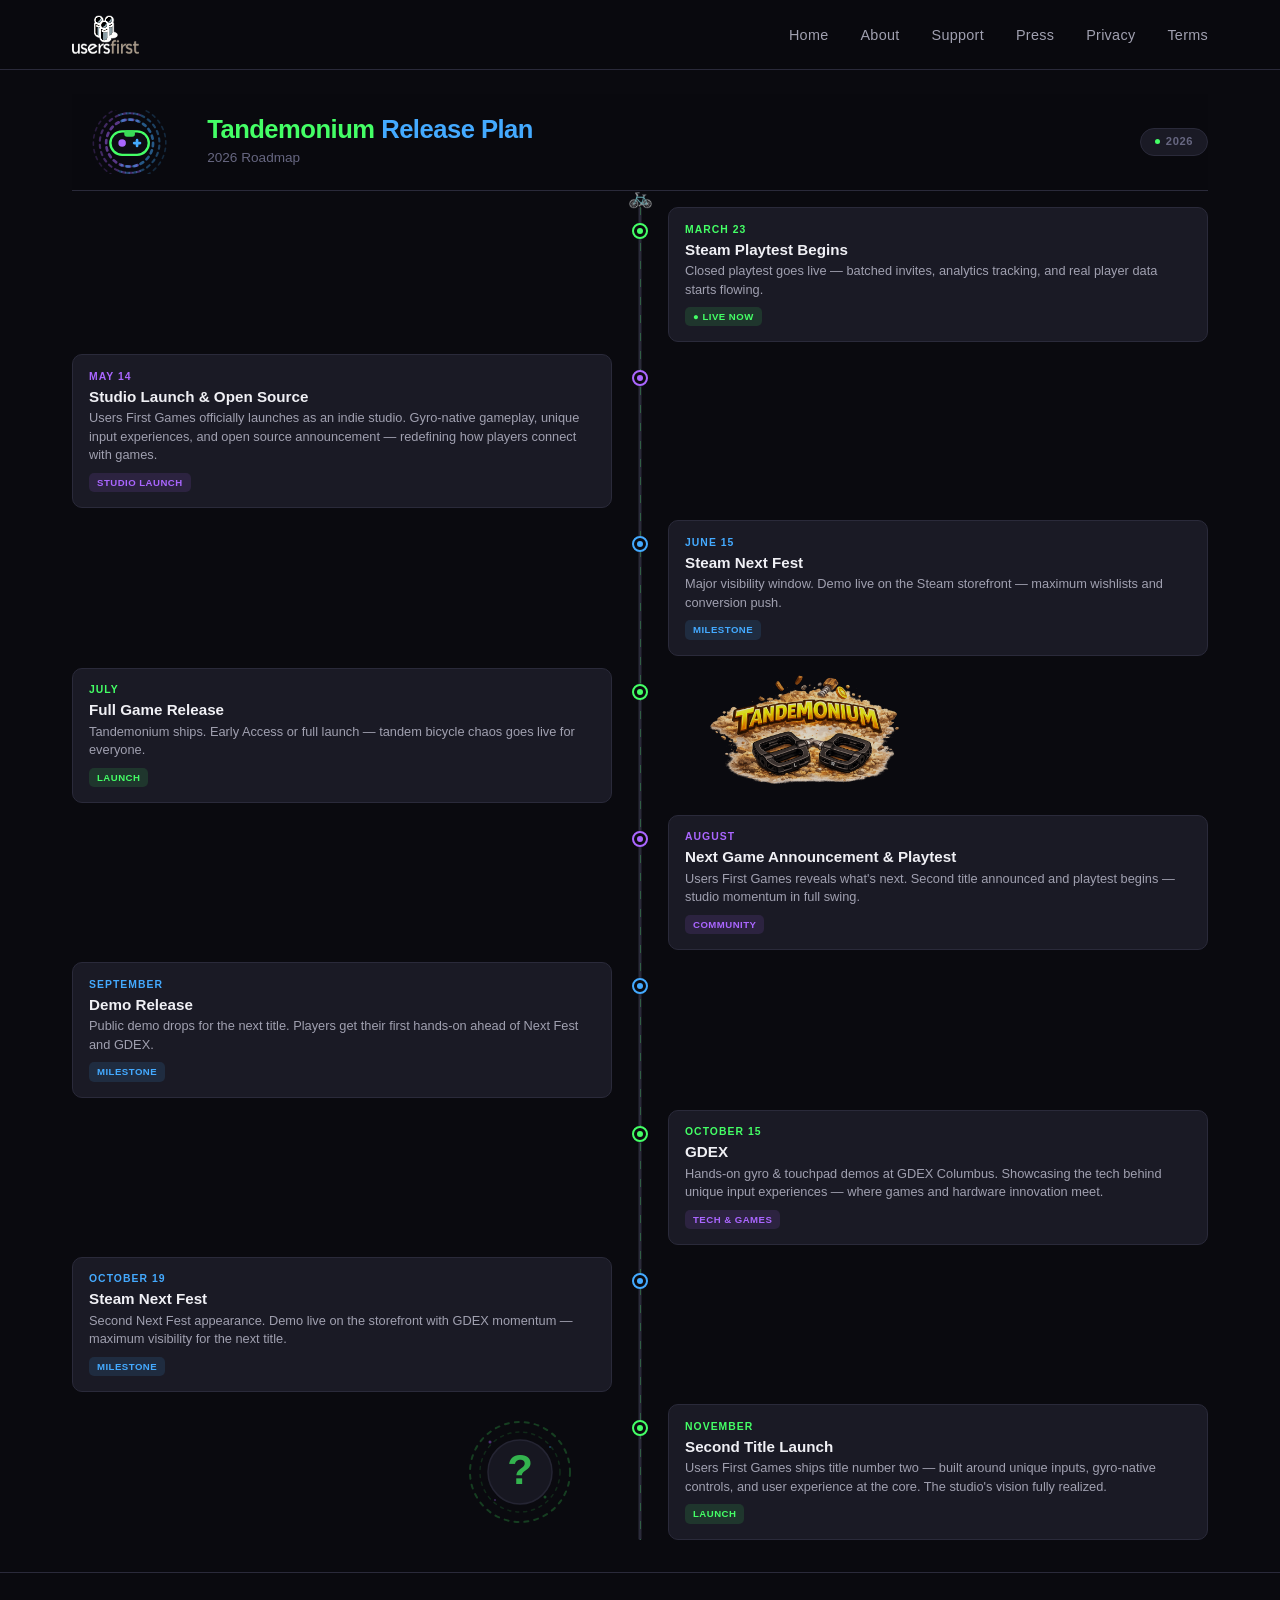
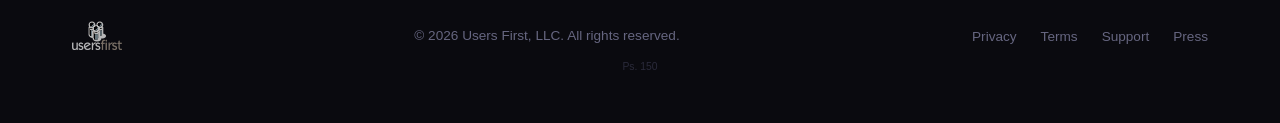
==== commit 322377f9: "Add animated wave logo, enhance roadmap with sticky header and timeline art - New controller SVG log" ====
--- a/plan/index.html
+++ b/plan/index.html
@@ -8,63 +8,165 @@
   <link rel="icon" type="image/png" href="../images/logos/usersfirst-logo_50x50.png">
   <link rel="stylesheet" href="../css/style.css">
   <style>
-    /* ===== Roadmap Page Styles ===== */
+    /* ===== Override page-content padding for this dense layout ===== */
+    .page-content {
+      padding-top: calc(var(--nav-height) + 1.5rem);
+    }
+
+    .page-content > .container > section {
+      padding: 0;
+    }
+
+    /* ===== Compact Header — fixed on desktop ===== */
     .roadmap-header {
-      text-align: center;
-      margin-bottom: 3.5rem;
+      display: flex;
+      align-items: center;
+      gap: 1.25rem;
+      padding-bottom: 1rem;
+      padding-top: 1rem;
+      border-bottom: 1px solid var(--border-color);
+      position: sticky;
+      top: var(--nav-height);
+      background: rgba(10, 10, 15, 0.95);
+      backdrop-filter: blur(16px);
+      -webkit-backdrop-filter: blur(16px);
+      z-index: 100;
+      margin-bottom: 1rem;
     }
 
     .roadmap-logo {
-      display: block;
-      margin: 0 auto 1.5rem;
-      height: 52px;
+      height: 64px;
+      flex-shrink: 0;
+    }
+
+    /* ===== Animations (triggered on hover OR .intro class) ===== */
+    .roadmap-header:hover .wave-spin-l,
+    .roadmap-header.intro .wave-spin-l { animation: spin-left 12s linear infinite; }
+    .roadmap-header:hover .wave-spin-l.mid,
+    .roadmap-header.intro .wave-spin-l.mid { animation: spin-left 16s linear infinite; }
+    .roadmap-header:hover .wave-spin-l.outer,
+    .roadmap-header.intro .wave-spin-l.outer { animation: spin-left 22s linear infinite; }
+    .roadmap-header:hover .wave-spin-r,
+    .roadmap-header.intro .wave-spin-r { animation: spin-right 12s linear infinite; }
+    .roadmap-header:hover .wave-spin-r.mid,
+    .roadmap-header.intro .wave-spin-r.mid { animation: spin-right 16s linear infinite; }
+    .roadmap-header:hover .wave-spin-r.outer,
+    .roadmap-header.intro .wave-spin-r.outer { animation: spin-right 22s linear infinite; }
+    .roadmap-header:hover .pulse-dot,
+    .roadmap-header.intro .pulse-dot { animation: dot-pulse 2s ease-in-out infinite; }
+    .roadmap-header:hover .pulse-plus,
+    .roadmap-header.intro .pulse-plus { animation: plus-pulse 2s ease-in-out infinite 0.3s; }
+    .roadmap-header:hover .glow-body,
+    .roadmap-header.intro .glow-body { animation: body-glow 3s ease-in-out infinite; }
+
+    /* Text animation */
+    .roadmap-header-text h1 .accent-green,
+    .roadmap-header-text h1 .accent-blue {
+      display: inline-block;
+      transition: text-shadow 0.3s ease;
+    }
+    .roadmap-header:hover .roadmap-header-text .accent-green,
+    .roadmap-header.intro .roadmap-header-text .accent-green {
+      animation: text-glow-green 3s ease-in-out infinite;
+    }
+    .roadmap-header:hover .roadmap-header-text .accent-blue,
+    .roadmap-header.intro .roadmap-header-text .accent-blue {
+      animation: text-glow-blue 3s ease-in-out infinite 0.7s;
+    }
+    .roadmap-header:hover .subtitle,
+    .roadmap-header.intro .subtitle {
+      animation: subtitle-fade 3s ease-in-out infinite 1s;
+    }
+
+    /* Badge glow */
+    .roadmap-header:hover .roadmap-badge,
+    .roadmap-header.intro .roadmap-badge {
+      animation: badge-glow 3s ease-in-out infinite;
+    }
+    .roadmap-header:hover .roadmap-badge .dot,
+    .roadmap-header.intro .roadmap-badge .dot {
+      animation: dot-glow 2s ease-in-out infinite;
+    }
+
+    @keyframes spin-left { from { transform: rotate(0deg); } to { transform: rotate(-360deg); } }
+    @keyframes spin-right { from { transform: rotate(0deg); } to { transform: rotate(360deg); } }
+    @keyframes dot-pulse { 0%,100% { opacity: 1; } 50% { opacity: 0.6; } }
+    @keyframes plus-pulse { 0%,100% { opacity: 1; } 50% { opacity: 0.6; } }
+    @keyframes body-glow {
+      0%,100% { filter: drop-shadow(0 0 3px rgba(68,255,102,0.2)); }
+      50% { filter: drop-shadow(0 0 8px rgba(68,255,102,0.5)); }
+    }
+    @keyframes text-glow-green {
+      0%,100% { text-shadow: 0 0 6px rgba(68,255,102,0.3); color: var(--accent-green); }
+      50% { text-shadow: 0 0 30px rgba(68,255,102,1), 0 0 60px rgba(68,255,102,0.5), 0 0 90px rgba(68,255,102,0.2); color: #bbffcc; }
+    }
+    @keyframes text-glow-blue {
+      0%,100% { text-shadow: 0 0 6px rgba(68,170,255,0.3); color: var(--accent-blue); }
+      50% { text-shadow: 0 0 30px rgba(68,170,255,1), 0 0 60px rgba(68,170,255,0.5), 0 0 90px rgba(68,170,255,0.2); color: #bbddff; }
+    }
+    @keyframes subtitle-fade {
+      0%,100% { opacity: 1; }
+      50% { opacity: 0.5; }
+    }
+    @keyframes badge-glow {
+      0%,100% { box-shadow: 0 0 0 transparent; color: var(--text-muted); }
+      50% { box-shadow: 0 0 16px rgba(68,255,102,0.3); color: var(--accent-green); }
+    }
+    @keyframes dot-glow {
+      0%,100% { box-shadow: 0 0 2px rgba(68,255,102,0.3); }
+      50% { box-shadow: 0 0 8px rgba(68,255,102,0.9), 0 0 16px rgba(68,255,102,0.4); }
+    }
+
+    .wave-spin-l, .wave-spin-r { transform-origin: 24px 27px; }
+    .pulse-dot, .pulse-plus, .glow-body { animation: none; }
+    .roadmap-header { cursor: default; }
+
+    .roadmap-header-text h1 {
+      font-size: 1.6rem;
+      font-weight: 700;
+      letter-spacing: -0.02em;
+      line-height: 1.15;
+      margin-bottom: 0.15rem;
+    }
+
+    .roadmap-header-text h1 .accent-green { color: var(--accent-green); }
+    .roadmap-header-text h1 .accent-blue { color: var(--accent-blue); }
+
+    .roadmap-header-text .subtitle {
+      font-size: 0.85rem;
+      color: var(--text-muted);
+      font-weight: 400;
     }
 
     .roadmap-badge {
       display: inline-flex;
       align-items: center;
-      gap: 8px;
+      gap: 6px;
       background: var(--bg-card);
       border: 1px solid var(--border-color);
       border-radius: 100px;
-      padding: 6px 18px;
-      font-size: 0.8rem;
+      padding: 4px 14px;
+      font-size: 0.7rem;
       font-weight: 600;
       letter-spacing: 0.05em;
       text-transform: uppercase;
       color: var(--text-muted);
-      margin-bottom: 1.5rem;
+      margin-left: auto;
+      flex-shrink: 0;
     }
 
     .roadmap-badge .dot {
-      width: 6px;
-      height: 6px;
+      width: 5px;
+      height: 5px;
       background: var(--accent-green);
       border-radius: 50%;
       animation: pulse 2s ease infinite;
     }
 
-    .roadmap-header h1 {
-      font-size: clamp(2.2rem, 5vw, 3.2rem);
-      font-weight: 700;
-      letter-spacing: -0.02em;
-      line-height: 1.1;
-      margin-bottom: 0.5rem;
-    }
-
-    .roadmap-header h1 .accent-green { color: var(--accent-green); }
-    .roadmap-header h1 .accent-blue { color: var(--accent-blue); }
-
-    .roadmap-header .subtitle {
-      font-size: 1.1rem;
-      color: var(--text-muted);
-      font-weight: 400;
-    }
-
     /* ===== Timeline ===== */
     .timeline {
       position: relative;
-      max-width: 900px;
+      max-width: 100%;
       margin: 0 auto;
       padding: 0;
     }
@@ -74,7 +176,7 @@
       left: 50%;
       top: 0;
       bottom: 0;
-      width: 4px;
+      width: 3px;
       background: var(--border-color);
       transform: translateX(-50%);
       border-radius: 2px;
@@ -86,13 +188,13 @@
       left: 50%;
       top: 0;
       bottom: 0;
-      width: 2px;
+      width: 1px;
       background: repeating-linear-gradient(
         to bottom,
         var(--accent-green) 0px,
-        var(--accent-green) 10px,
-        transparent 10px,
-        transparent 22px
+        var(--accent-green) 8px,
+        transparent 8px,
+        transparent 18px
       );
       transform: translateX(-50%);
       opacity: 0.25;
@@ -101,9 +203,9 @@
     .bike-icon {
       position: absolute;
       left: 50%;
-      top: -32px;
+      top: -26px;
       transform: translateX(-50%);
-      font-size: 24px;
+      font-size: 20px;
       z-index: 3;
       animation: ride 3s ease-in-out infinite;
     }
@@ -113,25 +215,25 @@
       position: relative;
       display: flex;
       align-items: flex-start;
-      margin-bottom: 1.5rem;
+      margin-bottom: 0.75rem;
     }
 
     .milestone.left { flex-direction: row-reverse; }
     .milestone.right { flex-direction: row; }
 
     .milestone .card {
-      width: calc(50% - 36px);
+      width: calc(50% - 28px);
       background: var(--bg-card);
-      border-radius: 12px;
-      padding: 1.5rem;
+      border-radius: 10px;
+      padding: 0.85rem 1rem;
       position: relative;
       border: 1px solid var(--border-color);
       transition: transform 0.3s ease, box-shadow 0.3s ease, border-color 0.3s ease;
     }
 
     .milestone .card:hover {
-      transform: translateY(-3px);
-      box-shadow: 0 8px 30px rgba(0, 0, 0, 0.3);
+      transform: translateY(-2px);
+      box-shadow: 0 6px 20px rgba(0, 0, 0, 0.3);
     }
 
     .milestone.left .card { margin-right: auto; }
@@ -141,28 +243,28 @@
       position: absolute;
       left: 50%;
       transform: translateX(-50%);
-      width: 20px;
-      height: 20px;
+      width: 16px;
+      height: 16px;
       border-radius: 50%;
       z-index: 2;
       display: flex;
       align-items: center;
       justify-content: center;
-      top: 1.5rem;
+      top: 1rem;
     }
 
     .node .ring {
-      width: 20px;
-      height: 20px;
+      width: 16px;
+      height: 16px;
       border-radius: 50%;
-      border: 2.5px solid;
+      border: 2px solid;
       background: var(--bg-primary);
       position: relative;
     }
 
     .node .inner {
-      width: 8px;
-      height: 8px;
+      width: 6px;
+      height: 6px;
       border-radius: 50%;
       position: absolute;
       top: 50%;
@@ -186,38 +288,100 @@
     .milestone[data-color="magenta"] .card:hover { border-color: rgba(170, 102, 255, 0.3); }
     .milestone[data-color="magenta"] .month { color: var(--accent-magenta); }
 
+    /* In-card title image — mobile only */
+    .card-title-img-mobile {
+      max-width: 100%;
+      height: auto;
+      max-height: 48px;
+      margin-bottom: 0.5rem;
+      border-radius: 4px;
+      display: none;
+    }
+
+    /* Artwork on opposite side of timeline from card */
+    .timeline-art {
+      position: absolute;
+      top: 50%;
+      transform: translateY(-50%);
+      width: calc(50% - 36px);
+      display: flex;
+      align-items: center;
+      justify-content: center;
+    }
+
+    .milestone.left .timeline-art {
+      right: 0;
+    }
+
+    .milestone.right .timeline-art {
+      left: 0;
+    }
+
+    .milestone.left .timeline-art {
+      justify-content: flex-start;
+      padding-left: 1.5rem;
+    }
+
+    .milestone.right .timeline-art {
+      justify-content: flex-end;
+      padding-right: 1.5rem;
+    }
+
+    .timeline-art img {
+      max-width: 100%;
+      max-height: 140px;
+      object-fit: contain;
+      opacity: 0.85;
+      transition: opacity 0.3s ease;
+    }
+
+    .timeline-art img:hover {
+      opacity: 1;
+    }
+
+    .mystery-logo {
+      width: 120px;
+      height: 120px;
+      opacity: 0.85;
+      transition: opacity 0.3s ease;
+    }
+
+    .mystery-logo:hover {
+      opacity: 1;
+    }
+
     /* ===== Card Content ===== */
     .month {
-      font-size: 0.75rem;
+      font-size: 0.65rem;
       font-weight: 700;
       text-transform: uppercase;
       letter-spacing: 0.1em;
-      margin-bottom: 0.35rem;
+      margin-bottom: 0.15rem;
     }
 
     .event-name {
-      font-size: 1.15rem;
+      font-size: 0.95rem;
       font-weight: 700;
-      line-height: 1.25;
-      margin-bottom: 0.35rem;
+      line-height: 1.2;
+      margin-bottom: 0.2rem;
       color: var(--text-primary);
     }
 
     .event-desc {
-      font-size: 0.9rem;
+      font-size: 0.8rem;
       color: var(--text-secondary);
-      line-height: 1.5;
+      line-height: 1.45;
     }
 
     .tag {
       display: inline-block;
-      padding: 3px 10px;
-      border-radius: 6px;
-      font-size: 0.7rem;
+      padding: 2px 8px;
+      border-radius: 5px;
+      font-size: 0.6rem;
       font-weight: 600;
       text-transform: uppercase;
       letter-spacing: 0.05em;
-      margin-top: 0.75rem;
+      margin-top: 0.5rem;
     }
 
     .tag.live {
@@ -255,20 +419,35 @@
 
     /* ===== Mobile ===== */
     @media (max-width: 768px) {
-      .road { left: 20px; }
-      .node { left: 20px; top: 1.25rem; }
-      .bike-icon { left: 20px; }
+      .roadmap-header {
+        flex-wrap: wrap;
+      }
+      .roadmap-badge {
+        margin-left: 0;
+        order: -1;
+        width: 100%;
+      }
+      .road { left: 16px; }
+      .node { left: 16px; top: 0.85rem; }
+      .bike-icon { left: 16px; }
       .milestone,
       .milestone.left,
       .milestone.right { flex-direction: row; }
       .milestone .card,
       .milestone.left .card,
       .milestone.right .card {
-        width: calc(100% - 48px);
+        width: calc(100% - 40px);
         margin-left: auto;
         margin-right: 0;
       }
-      .event-name { font-size: 1.05rem; }
+      .roadmap-header {
+        position: relative;
+        top: auto;
+        backdrop-filter: none;
+      }
+      .event-name { font-size: 0.9rem; }
+      .timeline-art { display: none; }
+      .card-title-img-mobile { display: block; }
     }
   </style>
 </head>
@@ -296,31 +475,41 @@
   <main class="page-content">
     <div class="container">
 
-      <section class="fade-in">
-        <div class="roadmap-header">
-          <svg class="roadmap-logo" viewBox="0 0 220 52" xmlns="http://www.w3.org/2000/svg">
-            <g transform="translate(4,6)">
-              <rect x="2" y="10" width="36" height="22" rx="11" fill="none" stroke="var(--accent-green)" stroke-width="2.2"/>
-              <circle cx="13" cy="21" r="3" fill="var(--accent-green)"/>
-              <circle cx="27" cy="21" r="3" fill="var(--accent-blue)"/>
-              <rect x="17" y="8" width="6" height="6" rx="3" fill="var(--accent-magenta)"/>
+      <section>
+        <div class="roadmap-header fade-in">
+          <svg class="roadmap-logo" viewBox="-30 -4 108 60" xmlns="http://www.w3.org/2000/svg">
+            <!-- Left-side 220° arcs (purple) -->
+            <path class="wave-spin-l" d="M31.52,47.68 A22,22 0 1,1 31.52,6.32" fill="none" stroke="#a6f" stroke-width="2.5" stroke-dasharray="3 4" stroke-linecap="round" opacity="0.5"/>
+            <path class="wave-spin-l mid" d="M33.58,53.32 A28,28 0 1,1 33.58,0.68" fill="none" stroke="#a6f" stroke-width="2" stroke-dasharray="3 4" stroke-linecap="round" opacity="0.35"/>
+            <path class="wave-spin-l outer" d="M35.63,58.96 A34,34 0 1,1 35.63,-4.96" fill="none" stroke="#a6f" stroke-width="1.5" stroke-dasharray="3 4" stroke-linecap="round" opacity="0.2"/>
+
+            <!-- Right-side 220° arcs (blue) -->
+            <path class="wave-spin-r" d="M16.48,6.32 A22,22 0 1,1 16.48,47.68" fill="none" stroke="#4af" stroke-width="2.5" stroke-dasharray="3 4" stroke-linecap="round" opacity="0.5"/>
+            <path class="wave-spin-r mid" d="M14.42,0.68 A28,28 0 1,1 14.42,53.32" fill="none" stroke="#4af" stroke-width="2" stroke-dasharray="3 4" stroke-linecap="round" opacity="0.35"/>
+            <path class="wave-spin-r outer" d="M12.37,-4.96 A34,34 0 1,1 12.37,58.96" fill="none" stroke="#4af" stroke-width="1.5" stroke-dasharray="3 4" stroke-linecap="round" opacity="0.2"/>
+
+            <!-- Controller -->
+            <g class="glow-body" transform="translate(4,6)">
+              <rect x="2" y="10" width="36" height="22" rx="11" fill="#0d0d14"/>
+              <rect x="2" y="10" width="36" height="22" rx="11" fill="none" stroke="#44ff66" stroke-width="2.2"/>
+              <circle class="pulse-dot" cx="13" cy="21" r="3.5" fill="#a6f"/>
+              <g class="pulse-plus">
+                <rect x="25.75" y="17" width="2.5" height="8" rx="1.25" fill="#4af"/>
+                <rect x="23" y="19.75" width="8" height="2.5" rx="1.25" fill="#4af"/>
+              </g>
+              <rect x="15" y="9" width="10" height="6" rx="2.5" fill="#3adb58"/>
             </g>
-            <text x="48" y="22" font-family="'Inter', -apple-system, sans-serif" font-weight="700" font-size="15" fill="var(--text-primary)" letter-spacing="0.5">USERS FIRST</text>
-            <text x="48" y="40" font-family="'Inter', -apple-system, sans-serif" font-weight="500" font-size="13" fill="var(--text-muted)" letter-spacing="1">GAMES</text>
           </svg>
+          <div class="roadmap-header-text">
+            <h1><span class="accent-green">Tandemonium</span> <span class="accent-blue">Release Plan</span></h1>
+            <p class="subtitle">2026 Roadmap</p>
+          </div>
           <div class="roadmap-badge">
             <span class="dot"></span>
-            Users First Games
-          </div>
-          <h1>
-            <span class="accent-green">Tandemonium</span><br>
-            <span class="accent-blue">Release Plan</span>
-          </h1>
-          <p class="subtitle">2026 Roadmap</p>
+            2026
+          </div>
         </div>
-      </section>
-
-      <section>
+
         <div class="timeline">
           <div class="road"></div>
           <div class="bike-icon">🚲</div>
@@ -359,14 +548,18 @@
           </div>
 
           <!-- JULY -->
-          <div class="milestone left fade-in" data-color="green">
-            <div class="node"><div class="ring"><div class="inner"></div></div></div>
-            <div class="card">
+          <div class="milestone left fade-in has-art" data-color="green">
+            <div class="node"><div class="ring"><div class="inner"></div></div></div>
+            <div class="card">
+              <img class="card-title-img-mobile" src="../images/game/tandemonium_title.png" alt="Tandemonium">
               <div class="month">July</div>
               <div class="event-name">Full Game Release</div>
               <div class="event-desc">Tandemonium ships. Early Access or full launch — tandem bicycle chaos goes live for everyone.</div>
               <span class="tag launch">Launch</span>
             </div>
+            <div class="timeline-art">
+              <img src="../images/game/tandemonium_title.png" alt="Tandemonium">
+            </div>
           </div>
 
           <!-- AUGUST -->
@@ -414,13 +607,29 @@
           </div>
 
           <!-- NOVEMBER -->
-          <div class="milestone right fade-in" data-color="green">
+          <div class="milestone right fade-in has-art" data-color="green">
             <div class="node"><div class="ring"><div class="inner"></div></div></div>
             <div class="card">
               <div class="month">November</div>
               <div class="event-name">Second Title Launch</div>
               <div class="event-desc">Users First Games ships title number two — built around unique inputs, gyro-native controls, and user experience at the core. The studio's vision fully realized.</div>
               <span class="tag launch">Launch</span>
+            </div>
+            <div class="timeline-art">
+              <svg class="mystery-logo" viewBox="0 0 120 120" xmlns="http://www.w3.org/2000/svg">
+                <!-- Outer glow ring -->
+                <circle cx="60" cy="60" r="50" fill="none" stroke="var(--accent-green)" stroke-width="2" stroke-dasharray="4 6" stroke-linecap="round" opacity="0.25"/>
+                <circle cx="60" cy="60" r="40" fill="none" stroke="var(--accent-green)" stroke-width="1.5" stroke-dasharray="3 5" stroke-linecap="round" opacity="0.15"/>
+                <!-- Background circle -->
+                <circle cx="60" cy="60" r="32" fill="var(--bg-card)" stroke="var(--border-color)" stroke-width="1.5"/>
+                <!-- Question mark -->
+                <text x="60" y="72" text-anchor="middle" font-family="'Inter', -apple-system, sans-serif" font-weight="800" font-size="42" fill="var(--accent-green)" opacity="0.8">?</text>
+                <!-- Small sparkles -->
+                <circle cx="30" cy="30" r="1.5" fill="var(--accent-magenta)" opacity="0.5"/>
+                <circle cx="90" cy="35" r="1" fill="var(--accent-blue)" opacity="0.4"/>
+                <circle cx="85" cy="85" r="1.5" fill="var(--accent-green)" opacity="0.3"/>
+                <circle cx="35" cy="88" r="1" fill="var(--accent-magenta)" opacity="0.4"/>
+              </svg>
             </div>
           </div>
 
@@ -449,5 +658,15 @@
   </footer>
 
   <script src="../js/main.js"></script>
+  <script>
+    // Auto-play intro animation for 10 seconds on page load
+    document.addEventListener('DOMContentLoaded', () => {
+      const header = document.querySelector('.roadmap-header');
+      if (header) {
+        header.classList.add('intro');
+        setTimeout(() => header.classList.remove('intro'), 30000);
+      }
+    });
+  </script>
 </body>
 </html>
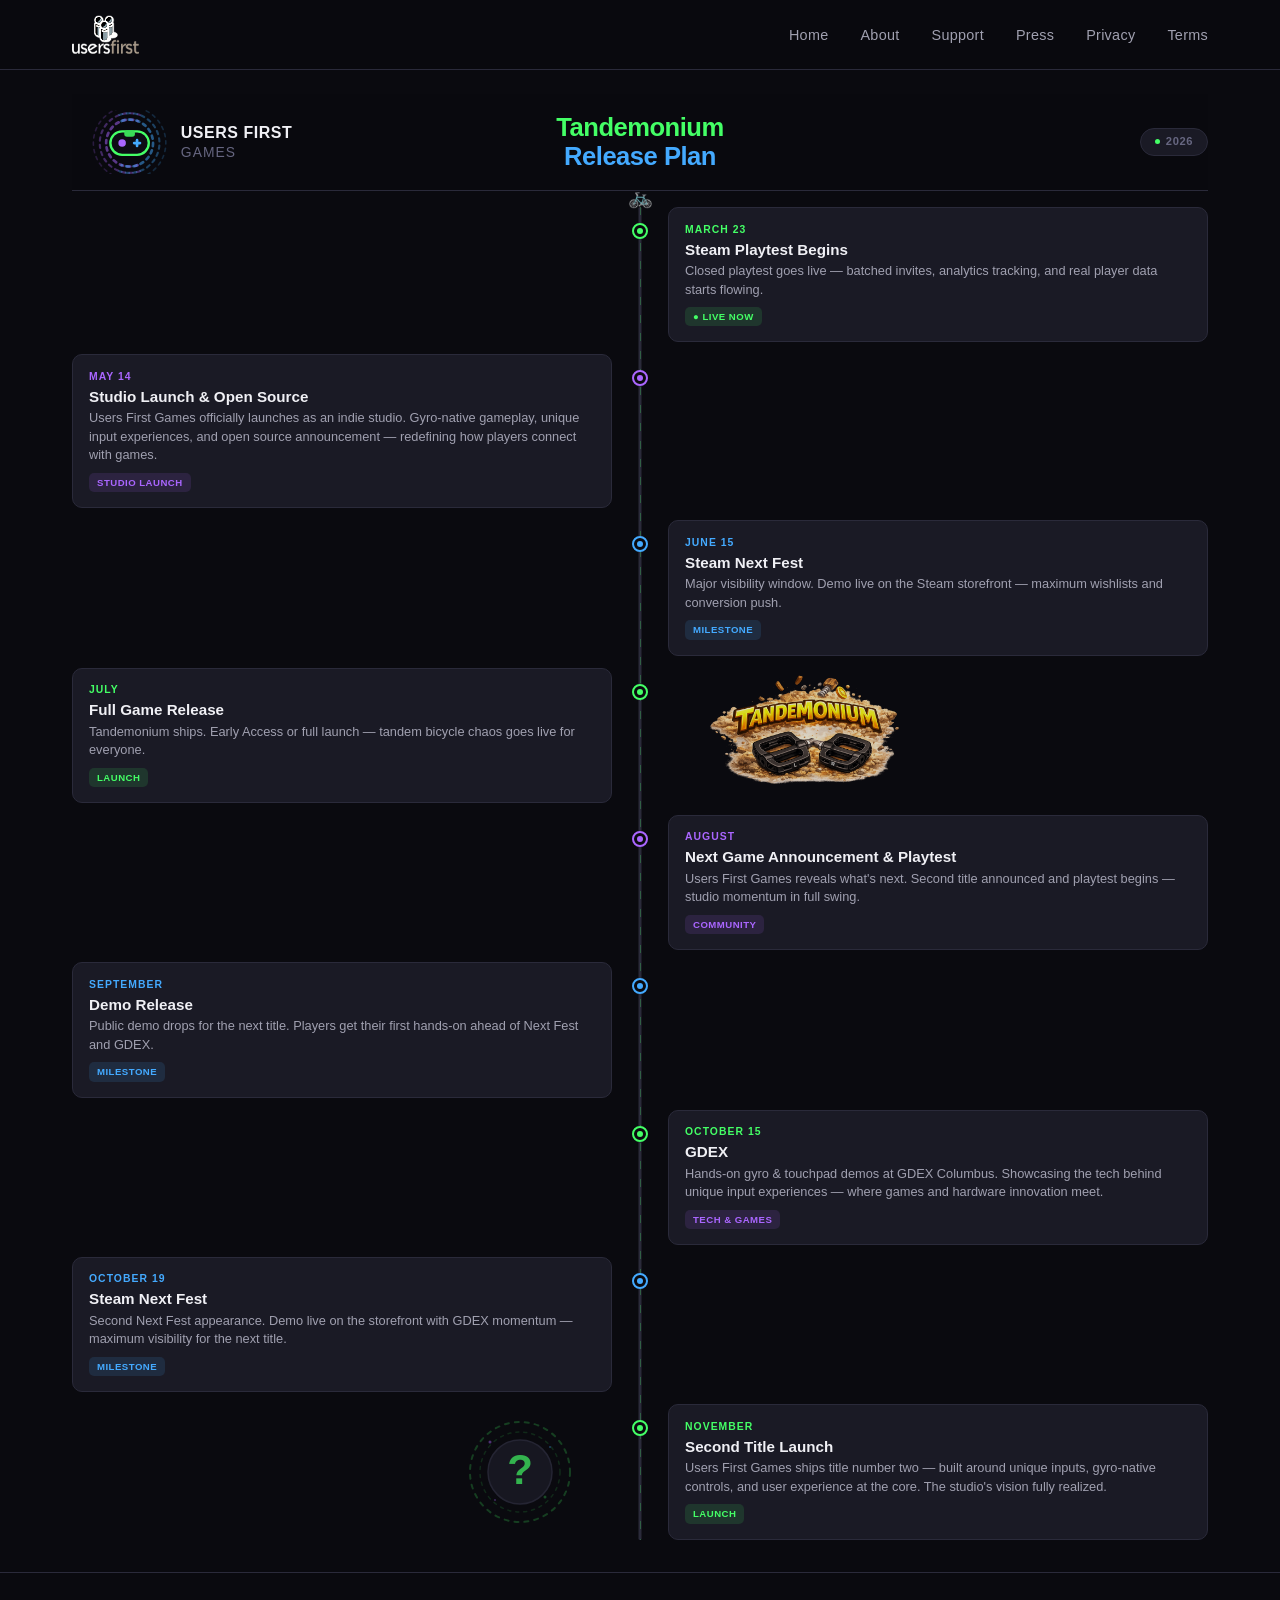
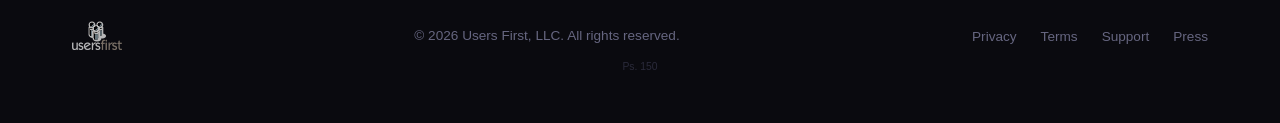
==== commit 7277e7b0: "Add logo text, center title, sticky header fixes Co-Authored-By: Claude Opus 4.6 (1M context) <norep" ====
--- a/plan/index.html
+++ b/plan/index.html
@@ -121,12 +121,20 @@
     .pulse-dot, .pulse-plus, .glow-body { animation: none; }
     .roadmap-header { cursor: default; }
 
+    .roadmap-header-text {
+      position: absolute;
+      left: 50%;
+      transform: translateX(-50%);
+      text-align: center;
+    }
+
     .roadmap-header-text h1 {
       font-size: 1.6rem;
       font-weight: 700;
       letter-spacing: -0.02em;
       line-height: 1.15;
-      margin-bottom: 0.15rem;
+      margin-bottom: 0;
+      white-space: nowrap;
     }
 
     .roadmap-header-text h1 .accent-green { color: var(--accent-green); }
@@ -477,7 +485,7 @@
 
       <section>
         <div class="roadmap-header fade-in">
-          <svg class="roadmap-logo" viewBox="-30 -4 108 60" xmlns="http://www.w3.org/2000/svg">
+          <svg class="roadmap-logo" viewBox="-30 -4 220 60" xmlns="http://www.w3.org/2000/svg">
             <!-- Left-side 220° arcs (purple) -->
             <path class="wave-spin-l" d="M31.52,47.68 A22,22 0 1,1 31.52,6.32" fill="none" stroke="#a6f" stroke-width="2.5" stroke-dasharray="3 4" stroke-linecap="round" opacity="0.5"/>
             <path class="wave-spin-l mid" d="M33.58,53.32 A28,28 0 1,1 33.58,0.68" fill="none" stroke="#a6f" stroke-width="2" stroke-dasharray="3 4" stroke-linecap="round" opacity="0.35"/>
@@ -499,10 +507,13 @@
               </g>
               <rect x="15" y="9" width="10" height="6" rx="2.5" fill="#3adb58"/>
             </g>
+
+            <!-- Text -->
+            <text x="72" y="22" font-family="'Inter', -apple-system, sans-serif" font-weight="700" font-size="15" fill="#f0f0f5" letter-spacing="0.5">USERS FIRST</text>
+            <text x="72" y="40" font-family="'Inter', -apple-system, sans-serif" font-weight="500" font-size="13" fill="#666680" letter-spacing="1">GAMES</text>
           </svg>
           <div class="roadmap-header-text">
-            <h1><span class="accent-green">Tandemonium</span> <span class="accent-blue">Release Plan</span></h1>
-            <p class="subtitle">2026 Roadmap</p>
+            <h1><span class="accent-green">Tandemonium</span><br><span class="accent-blue">Release Plan</span></h1>
           </div>
           <div class="roadmap-badge">
             <span class="dot"></span>
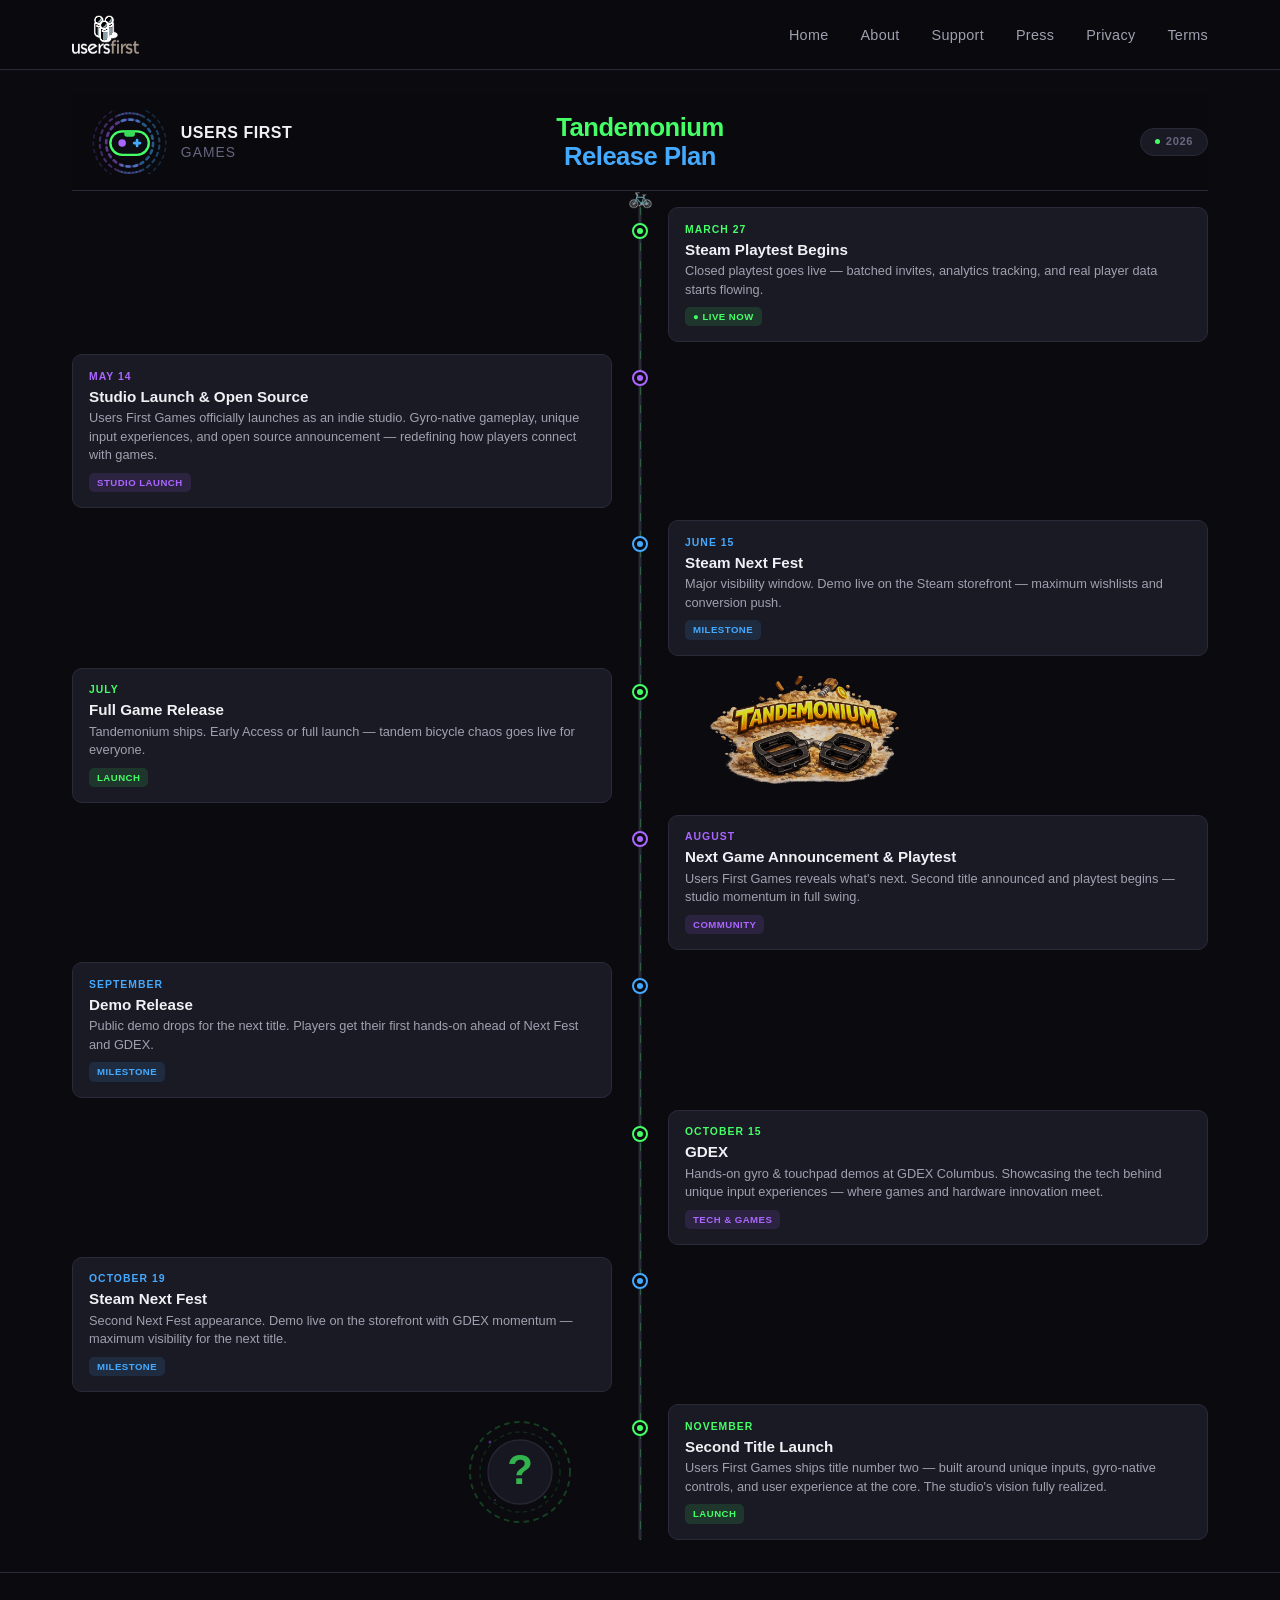
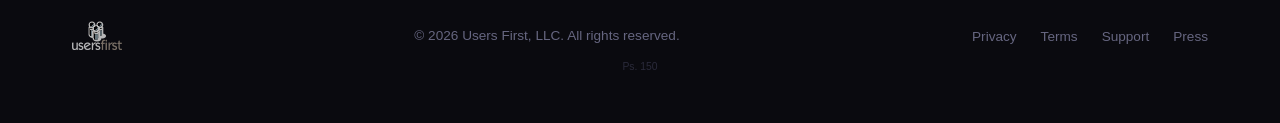
==== commit d54a9940: "Fix Steam Playtest date from March 23 to March 27 Co-Authored-By: Claude Opus 4.6 (1M context) <nore" ====
--- a/plan/index.html
+++ b/plan/index.html
@@ -428,12 +428,16 @@
     /* ===== Mobile ===== */
     @media (max-width: 768px) {
       .roadmap-header {
-        flex-wrap: wrap;
+        flex-direction: column;
+        align-items: center;
+        text-align: center;
+      }
+      .roadmap-header-text {
+        position: static;
+        transform: none;
       }
       .roadmap-badge {
         margin-left: 0;
-        order: -1;
-        width: 100%;
       }
       .road { left: 16px; }
       .node { left: 16px; top: 0.85rem; }
@@ -529,7 +533,7 @@
           <div class="milestone right fade-in" data-color="green">
             <div class="node"><div class="ring"><div class="inner"></div></div></div>
             <div class="card">
-              <div class="month">March 23</div>
+              <div class="month">March 27</div>
               <div class="event-name">Steam Playtest Begins</div>
               <div class="event-desc">Closed playtest goes live — batched invites, analytics tracking, and real player data starts flowing.</div>
               <span class="tag live">● Live Now</span>
